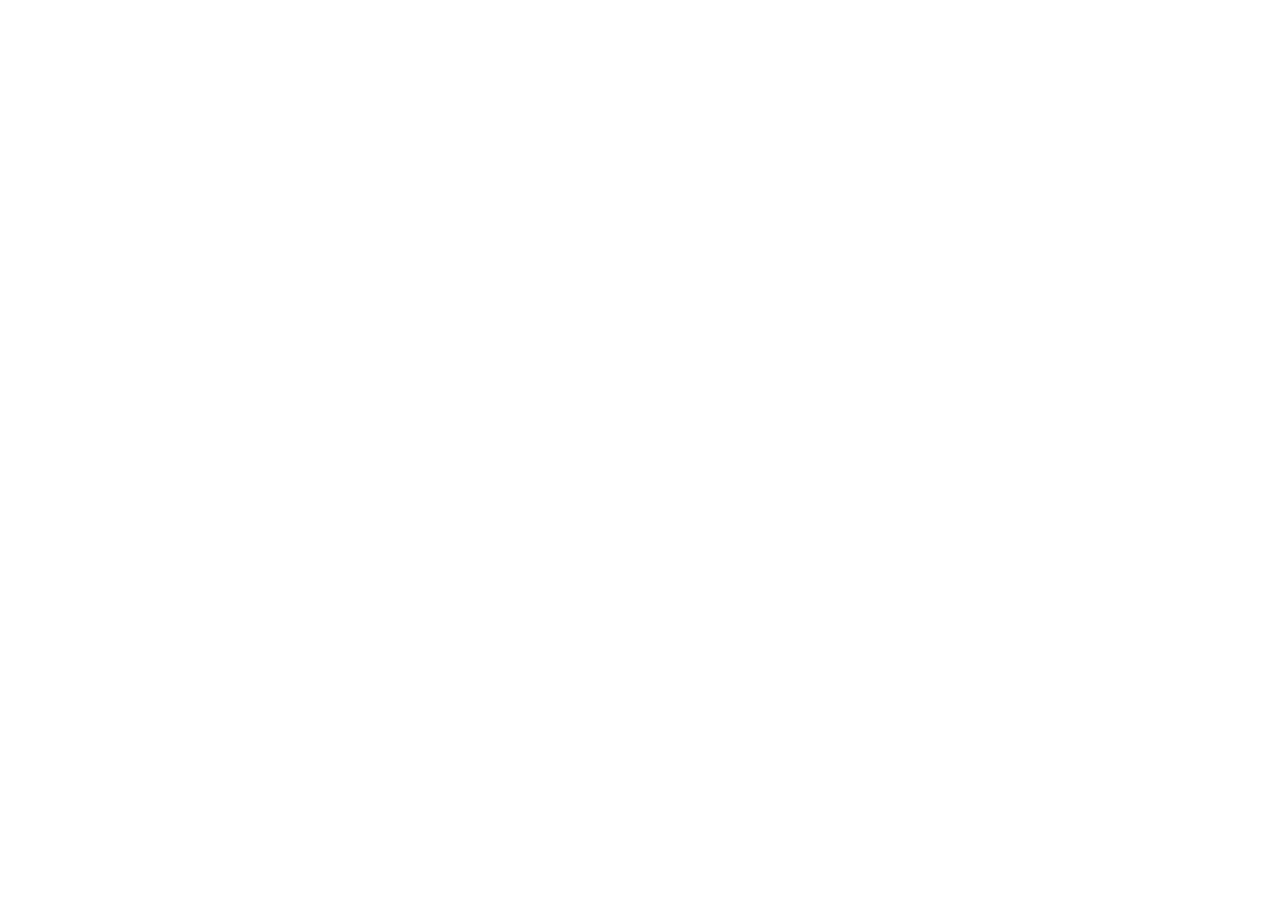
==== index.html @ 5c36de39 "Khởi tạo dự án" ====
<!doctype html>
<html lang="en">
  <head>
    <meta charset="UTF-8" />
    <meta name="viewport" content="width=device-width, initial-scale=1.0" />
    <title>Dac San Tay Nguyen</title>
    <link rel="stylesheet" href="CSS/style.css" />
  </head>
  <body>
    <script src="main.js"></script>
  </body>
</html>
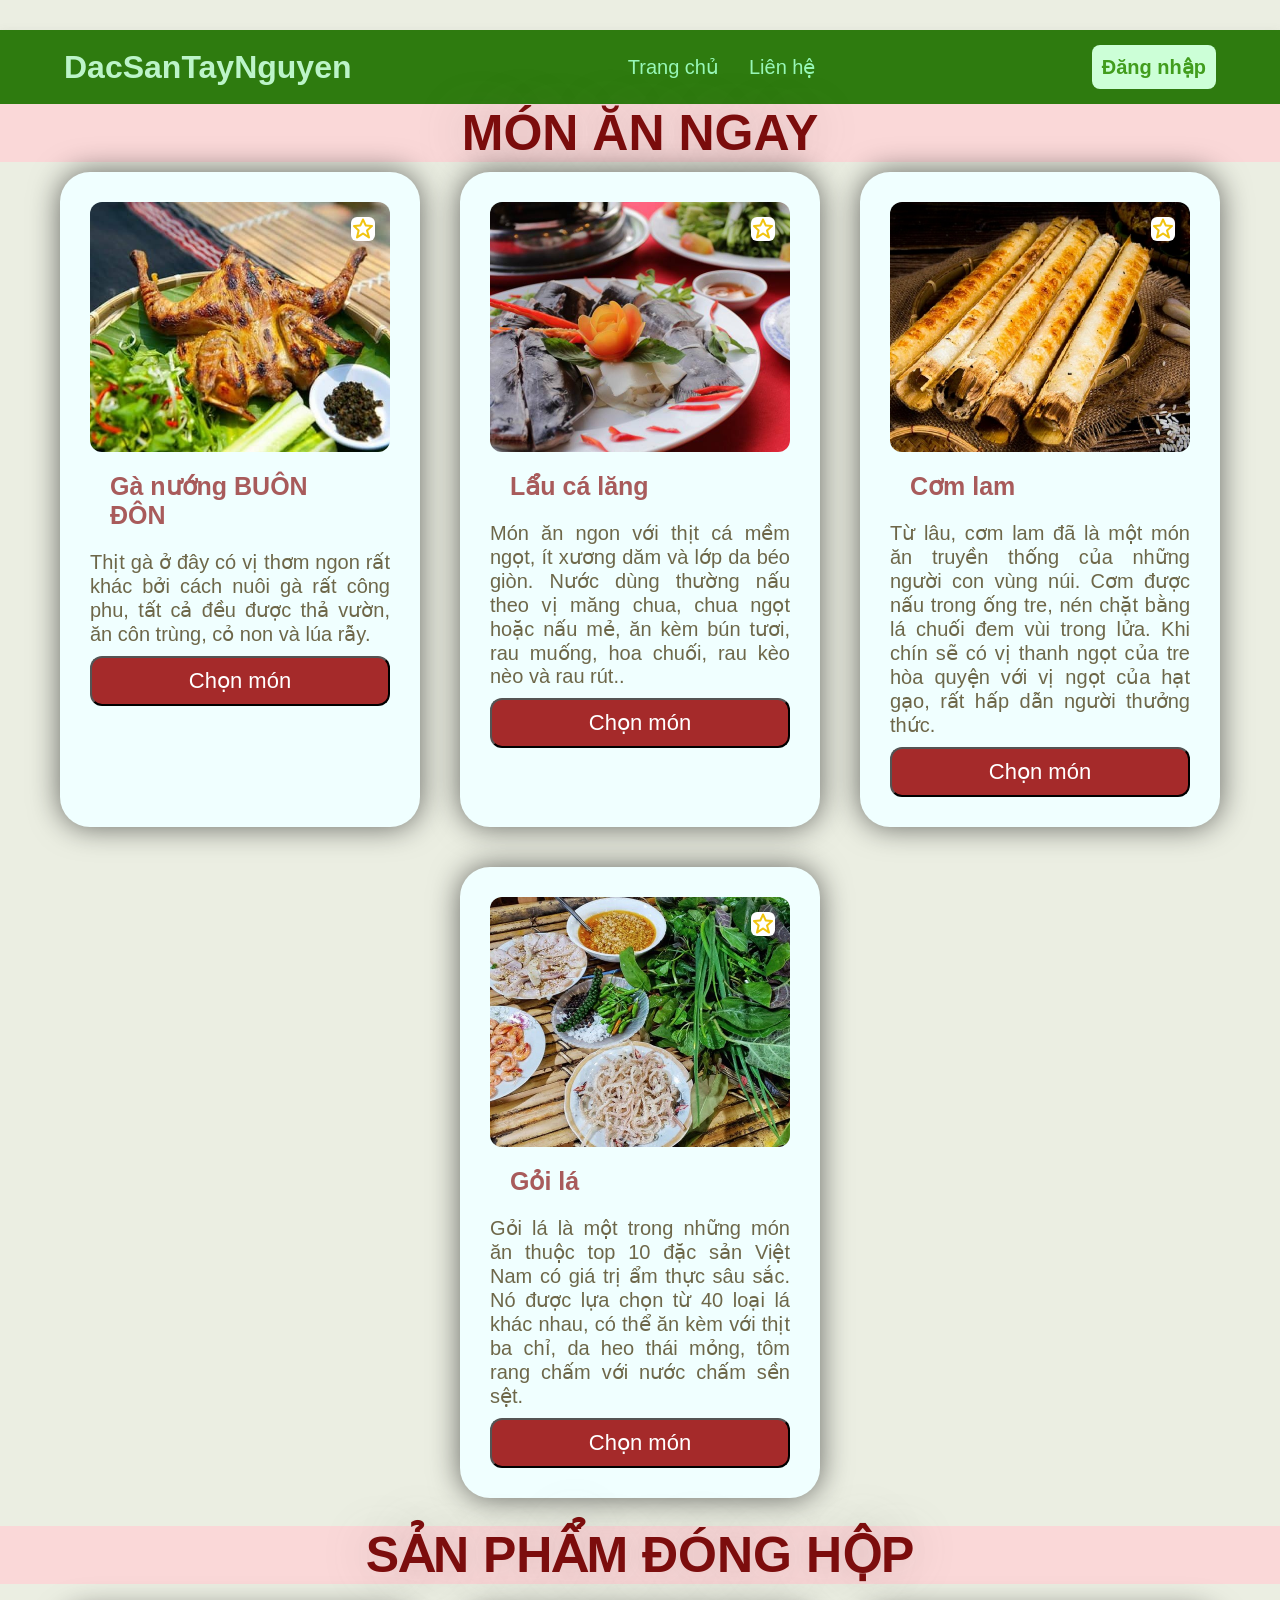
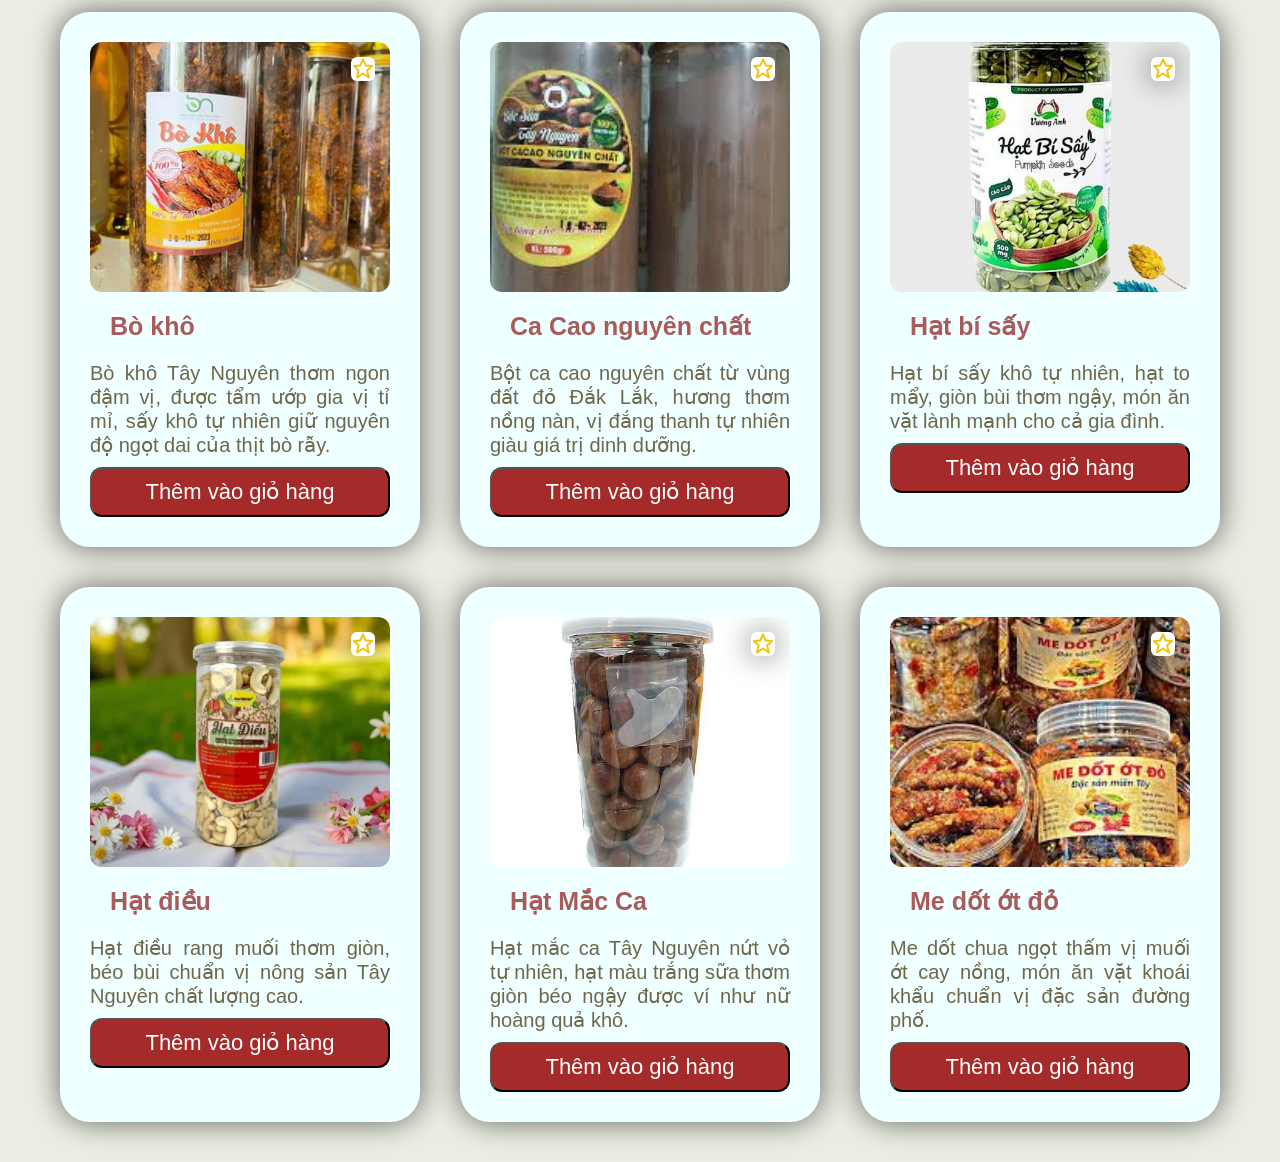
==== commit 667f9e89: "Cap nhat file HTML va CSS" ====
--- a/index.html
+++ b/index.html
@@ -1,12 +1,218 @@
-<!doctype html>
+<!DOCTYPE html>
 <html lang="en">
-  <head>
-    <meta charset="UTF-8" />
-    <meta name="viewport" content="width=device-width, initial-scale=1.0" />
+
+<head>
+    <meta charset="UTF-8">
+    <meta name="viewport" content="width=device-width, initial-scale=1.0">
     <title>Dac San Tay Nguyen</title>
-    <link rel="stylesheet" href="CSS/style.css" />
-  </head>
-  <body>
+    <link href='https://unpkg.com/boxicons@2.1.4/css/boxicons.min.css' rel='stylesheet'>
+    <link rel="stylesheet" href="CSS/style.css">
+</head>
+
+<body>
+
+    <nav class="navbar">
+        <div class="logo">
+            <a href="#">DacSanTayNguyen</a>
+        </div>
+
+        <ul class="nav-links">
+            <li><a href="index.html">Trang chủ</a></li>
+            <li><a href="contact.html">Liên hệ</a></li>
+
+        </ul>
+        <div class="nav-btn">
+            <a href="#" class="btn"><strong>Đăng nhập</strong></a>
+        </div>
+    </nav>
+
+    <div class="forH1">
+        <h1>MÓN ĂN NGAY</h1>
+    </div>
+
+    <div class="container">
+
+        <div class="card">
+
+            <div class="card-img">
+                <img src="asset/img/anNgay/gaNuong.jpg" alt="ganuong">
+                <i class="bx bx-star"></i>
+            </div>
+
+            <div class="card-content">
+                <h4>Gà nướng BUÔN ĐÔN</h4>
+                <p>Thịt gà ở đây có vị thơm ngon rất khác bởi cách nuôi gà rất công phu, tất cả đều được thả vườn, ăn
+                    côn
+                    trùng, cỏ non và lúa rẫy.</p>
+                <button class="add-to-cart">
+                    Chọn món
+                </button>
+            </div>
+        </div>
+
+        <div class="card">
+
+            <div class="card-img">
+                <img src="asset/img/anNgay/laucalang.jpg" alt="ganuong">
+                <i class="bx bx-star"></i>
+            </div>
+
+            <div class="card-content">
+                <h4>Lẩu cá lăng</h4>
+                <p>Món ăn ngon với thịt cá mềm ngọt, ít xương dăm và lớp da béo giòn. Nước dùng thường nấu theo vị măng
+                    chua, chua ngọt hoặc nấu mẻ, ăn kèm bún tươi, rau muống, hoa chuối, rau kèo nèo và rau rút..</p>
+                <button class="add-to-cart">
+                    Chọn món
+                </button>
+            </div>
+        </div>
+        <div class="card">
+
+            <div class="card-img">
+                <img src="asset/img/anNgay/comLam.jpg" alt="ganuong">
+                <i class="bx bx-star"></i>
+            </div>
+
+            <div class="card-content">
+                <h4>Cơm lam</h4>
+                <p>Từ lâu, cơm lam đã là một món ăn truyền thống của những người con vùng núi. Cơm được nấu trong ống
+                    tre, nén chặt bằng lá chuối đem vùi trong lửa. Khi chín sẽ có vị thanh ngọt của tre hòa quyện với
+                    vị ngọt của hạt gạo, rất hấp dẫn người thưởng thức.</p>
+                <button class="add-to-cart">
+                    Chọn món
+                </button>
+            </div>
+        </div>
+        <div class="card">
+
+            <div class="card-img">
+                <img src="asset/img/anNgay/goiLa.jpg" alt="ganuong">
+                <i class="bx bx-star"></i>
+            </div>
+
+            <div class="card-content">
+                <h4>Gỏi lá</h4>
+                <p>Gỏi lá là một trong những món ăn thuộc top 10 đặc sản Việt Nam có giá trị ẩm thực sâu sắc. Nó được
+                    lựa chọn từ 40 loại lá khác nhau, có thể ăn kèm với thịt ba chỉ, da heo thái mỏng, tôm rang chấm với
+                    nước chấm sền sệt.</p>
+                <button class="add-to-cart">
+                    Chọn món
+                </button>
+            </div>
+        </div>
+
+    </div>
+
+    <br>
+    <div class="forH1">
+        <h1>SẢN PHẨM ĐÓNG HỘP</h1>
+    </div>
+    <br>
+    <div class="container">
+
+        <div class="card">
+
+            <div class="card-img">
+                <img src="asset/img/dongHop/boKho.jpg" alt="ganuong">
+                <i class="bx bx-star"></i>
+            </div>
+
+            <div class="card-content">
+                <h4>Bò khô</h4>
+                <p>Bò khô Tây Nguyên thơm ngon đậm vị, được tẩm ướp gia vị tỉ mỉ, sấy khô tự nhiên giữ nguyên độ ngọt
+                    dai của thịt bò rẫy.</p>
+                <button class="add-to-cart">
+                    Thêm vào giỏ hàng
+                </button>
+            </div>
+        </div>
+
+        <div class="card">
+
+            <div class="card-img">
+                <img src="asset/img/dongHop/caCaoNguyenChat.jpg" alt="ganuong">
+                <i class="bx bx-star"></i>
+            </div>
+
+            <div class="card-content">
+                <h4>Ca Cao nguyên chất</h4>
+                <p>Bột ca cao nguyên chất từ vùng đất đỏ Đắk Lắk, hương thơm nồng nàn, vị đắng thanh tự nhiên giàu giá
+                    trị dinh dưỡng.</p>
+                <button class="add-to-cart">
+                    Thêm vào giỏ hàng
+                </button>
+            </div>
+        </div>
+
+        <div class="card">
+
+            <div class="card-img">
+                <img src="asset/img/dongHop/HatBiSay.jpg" alt="ganuong">
+                <i class="bx bx-star"></i>
+            </div>
+
+            <div class="card-content">
+                <h4>Hạt bí sấy</h4>
+                <p>Hạt bí sấy khô tự nhiên, hạt to mẩy, giòn bùi thơm ngậy, món ăn vặt lành mạnh cho cả gia đình.</p>
+                <button class="add-to-cart">
+                    Thêm vào giỏ hàng
+                </button>
+            </div>
+        </div>
+
+        <div class="card">
+
+            <div class="card-img">
+                <img src="asset/img/dongHop/hatDieu.webp" alt="ganuong">
+                <i class="bx bx-star"></i>
+            </div>
+
+            <div class="card-content">
+                <h4>Hạt điều </h4>
+                <p>Hạt điều rang muối thơm giòn, béo bùi chuẩn vị nông sản Tây Nguyên chất lượng cao.</p>
+                <button class="add-to-cart">
+                    Thêm vào giỏ hàng
+                </button>
+            </div>
+        </div>
+
+        <div class="card">
+
+            <div class="card-img">
+                <img src="asset/img/dongHop/hatMacCa.jpg" alt="ganuong">
+                <i class="bx bx-star"></i>
+            </div>
+
+            <div class="card-content">
+                <h4>Hạt Mắc Ca</h4>
+                <p>Hạt mắc ca Tây Nguyên nứt vỏ tự nhiên, hạt màu trắng sữa thơm giòn béo ngậy được ví như nữ hoàng quả
+                    khô.</p>
+                <button class="add-to-cart">
+                    Thêm vào giỏ hàng
+                </button>
+            </div>
+        </div>
+
+
+        <div class="card">
+
+            <div class="card-img">
+                <img src="asset/img/dongHop/meDotOtDo.jpg" alt="ganuong">
+                <i class="bx bx-star"></i>
+            </div>
+
+            <div class="card-content">
+                <h4>Me dốt ớt đỏ</h4>
+                <p>Me dốt chua ngọt thấm vị muối ớt cay nồng, món ăn vặt khoái khẩu chuẩn vị đặc sản đường phố.</p>
+                <button class="add-to-cart">
+                    Thêm vào giỏ hàng
+                </button>
+            </div>
+        </div>
+
+    </div>
+
     <script src="main.js"></script>
-  </body>
-</html>
+</body>
+
+</html>
--- a/CSS/style.css
+++ b/CSS/style.css
@@ -0,0 +1,183 @@
+* {
+  margin: 0;
+  padding: 0;
+  box-sizing: border-box;
+  font-family: Arial, sans-serif;
+}
+
+body {
+  height: 100vh;
+  display: block;
+  align-items: center;
+  justify-content: center;
+  background-color: rgb(235, 238, 226);
+}
+
+.forH1 {
+  text-align: center;
+  text-shadow: 0px 0px 50px rgba(98, 97, 97, 0.325);
+}
+
+.forH1 h1 {
+  color: rgb(124, 13, 13);
+  font-size: 50px;
+  background-color: #fad8d8;
+}
+
+.navbar {
+  display: flex;
+  justify-content: space-between;
+  align-items: center;
+  background-color: rgb(46, 123, 15);
+  padding: 15px 5%;
+  box-shadow: 0 2px 10px rgba(96, 96, 96, 0.1);
+}
+
+.logo a {
+  color: #bcf4c9;
+  font-size: 32px;
+  font-weight: bold;
+  text-decoration: none;
+}
+
+.logo a:hover {
+  color: #e6ffec;
+}
+
+.nav-links {
+  display: flex;
+  list-style: none;
+  gap: 30px;
+}
+
+.nav-links li a {
+  display: block;
+  color: hsl(140, 85%, 78%);
+  text-decoration: none;
+  font-size: 20px;
+  transition: color 0.3s ease;
+  gap: 30px;
+}
+
+.nav-links li a:hover {
+  color: hsl(133, 100%, 90%);
+}
+
+.nav-btn {
+  background-color: hsl(133, 100%, 90%);
+  border-radius: 8px;
+  text-decoration: none;
+  padding: 10px;
+}
+
+.nav-btn a {
+  text-decoration: none;
+  color: rgb(65, 157, 29);
+  font-size: 20px;
+}
+
+.nav-btn:hover {
+  background-color: hsl(119, 89%, 83%);
+}
+
+.container {
+  display: flex;
+  flex-wrap: wrap;
+  justify-content: center;
+  gap: 20px;
+}
+
+.card {
+  width: min-content;
+  padding: 30px;
+  background-color: azure;
+  border-radius: 30px;
+  margin: 10px;
+  box-shadow: 0 0 30px rgba(0, 0, 0, 0.579);
+  transition: 0.4s ease;
+}
+
+.card:hover {
+  transform: scale(1.03);
+}
+
+.card .card-img {
+  position: relative;
+  width: 300px;
+  height: 250px;
+  overflow: hidden;
+  background-color: #f7f7f7;
+  border-radius: 12px;
+}
+
+.card .card-img img {
+  width: 100%;
+  height: 100%;
+  object-fit: cover;
+  transition: 0.4s ease;
+}
+
+.card:hover .card-img img {
+  transform: scale(1.08) rotate(-2deg);
+}
+
+.card .card-img .bx-star {
+  cursor: pointer;
+  position: absolute;
+  top: 15px;
+  right: 15px;
+  font-size: 24px;
+  color: #f1c40f;
+  background-color: #fff;
+  border-radius: 6px;
+  box-shadow: 0 0 30px rgba(0, 0, 0, 0.584);
+  transition: all 0.2s ease;
+}
+
+.card .card-img .bx-star:hover {
+  transform: scale(1.2);
+  color: #e67e22;
+}
+
+.card .card-content h4 {
+  margin: 10px;
+  padding: 10px;
+  color: #a65757f9;
+  font-size: 25px;
+}
+
+.card .card-content p {
+  color: #5e5533e4;
+  font-size: 20px;
+  text-align: justify;
+  font-weight: 500;
+  margin-bottom: 10px;
+}
+
+.card .card-content .add-to-cart {
+  width: 100%;
+  height: 50px;
+  border-radius: 12px;
+  font-size: 22px;
+  color: white;
+  background-color: brown;
+}
+
+.card .card-content .add-to-cart:hover {
+  background-color: rgb(115, 1, 1);
+}
+
+@media (max-width: 1280px) {
+  body {
+    height: unset;
+    padding: 30px 0;
+  }
+
+  .container {
+    justify-content: center;
+  }
+
+  .container-card {
+    margin: 20px;
+  }
+}
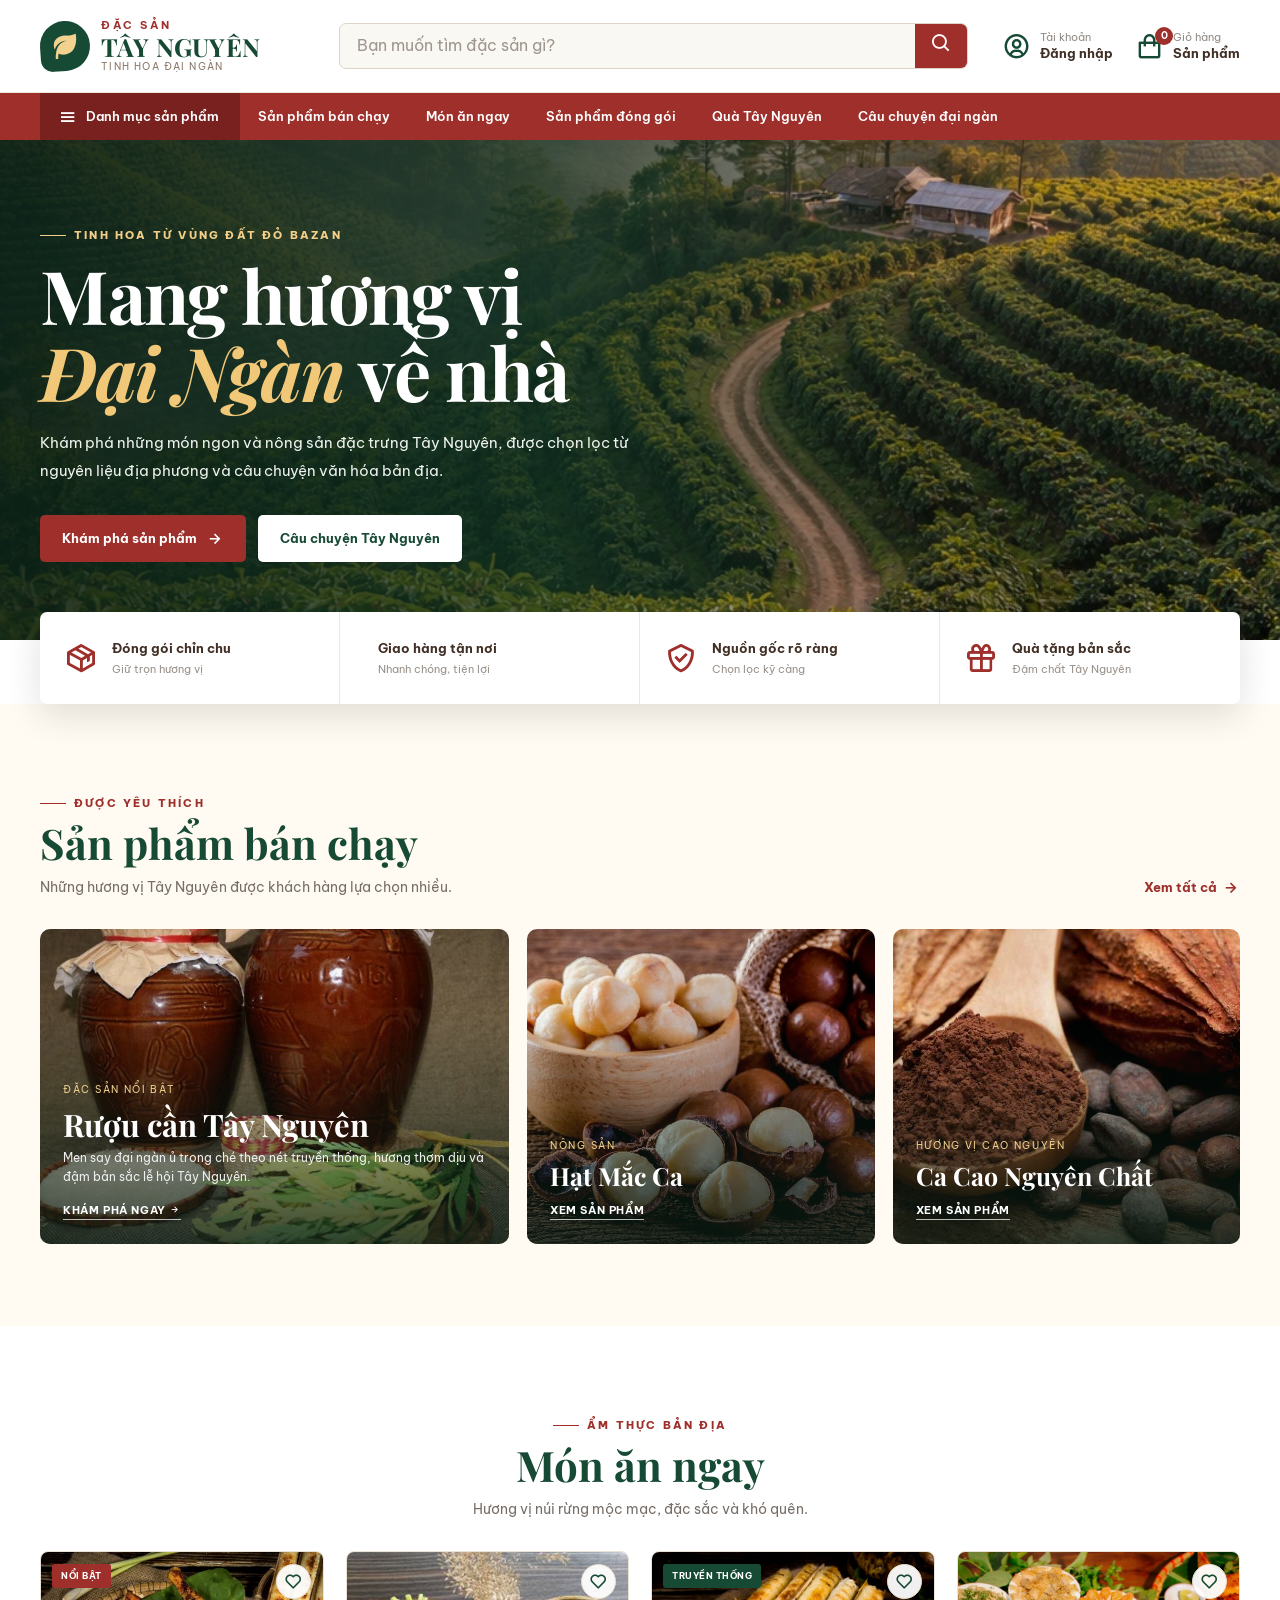
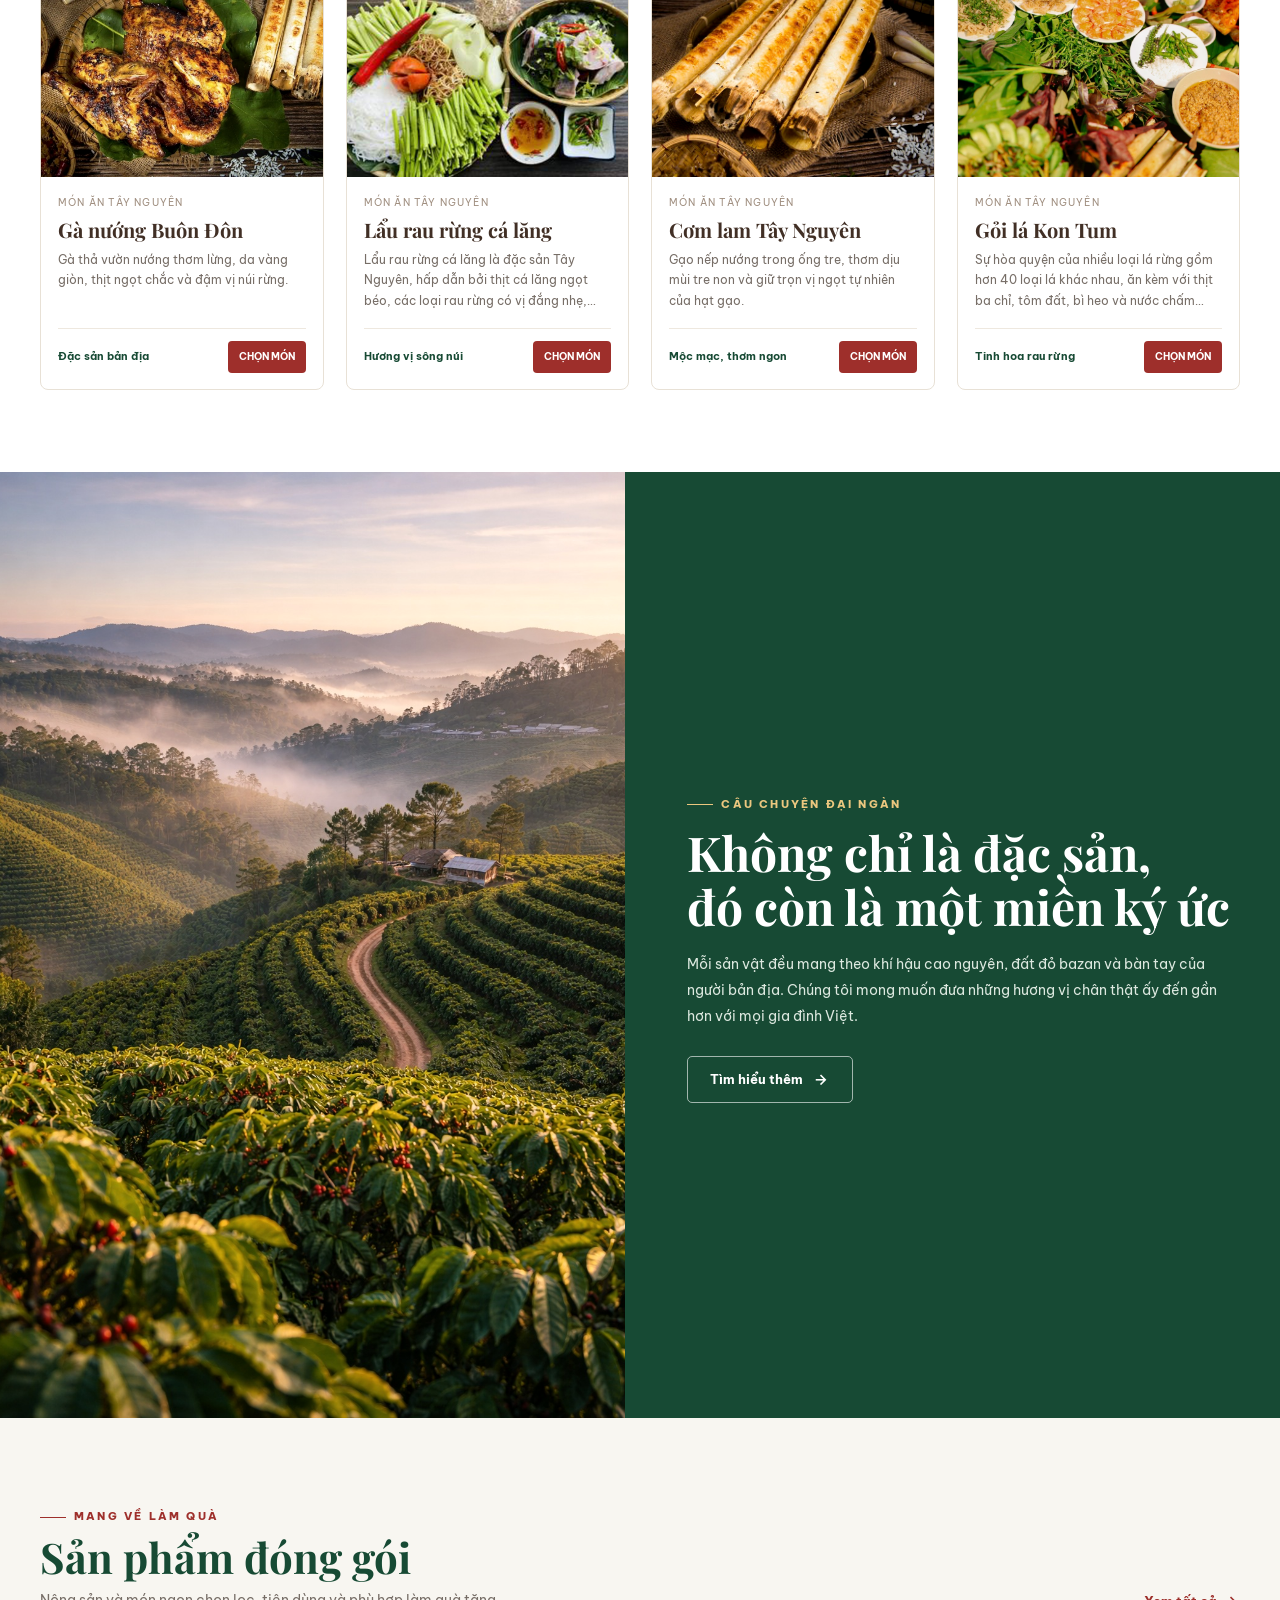
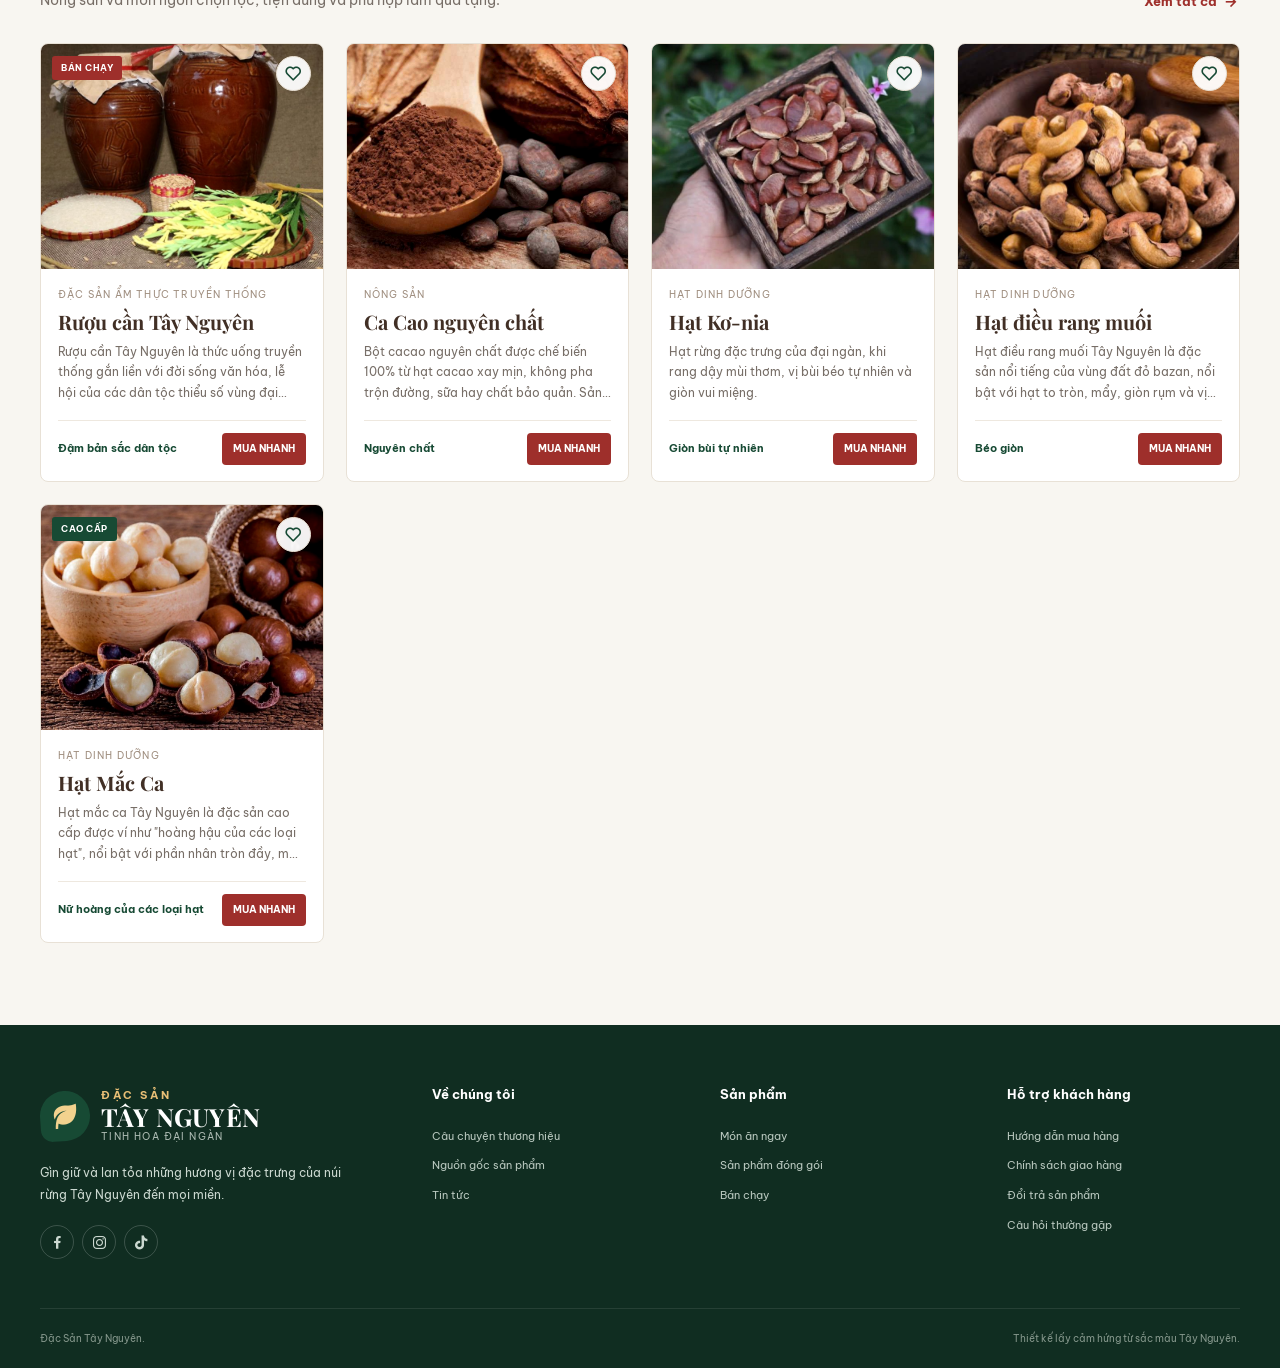
==== commit 48586018: "Cập nhật giao diện, hình ảnh và sản phẩm đặc sản Tây Nguyên" ====
--- a/index.html
+++ b/index.html
@@ -1,218 +1,185 @@
 <!DOCTYPE html>
-<html lang="en">
-
+<html lang="vi">
 <head>
     <meta charset="UTF-8">
     <meta name="viewport" content="width=device-width, initial-scale=1.0">
-    <title>Dac San Tay Nguyen</title>
-    <link href='https://unpkg.com/boxicons@2.1.4/css/boxicons.min.css' rel='stylesheet'>
+    <meta name="description" content="Đặc sản Tây Nguyên - tinh hoa núi rừng, nông sản và món ngon bản địa.">
+    <title>Đặc Sản Tây Nguyên | Tinh hoa đại ngàn</title>
+    <link href="https://unpkg.com/boxicons@2.1.4/css/boxicons.min.css" rel="stylesheet">
     <link rel="stylesheet" href="CSS/style.css">
 </head>
+<body>
+    <header>
+        <div class="main-header">
+            <div class="wrap main-header-inner">
+                <a class="brand" href="index.html" aria-label="Đặc Sản Tây Nguyên">
+                    <span class="brand-mark"><i class='bx bxs-leaf'></i></span>
+                    <span class="brand-text">
+                        <strong>ĐẶC SẢN</strong>
+                        <b>TÂY NGUYÊN</b>
+                        <small>Tinh hoa đại ngàn</small>
+                    </span>
+                </a>
 
-<body>
+                <form class="search-box" action="#">
+                    <input type="search" placeholder="Bạn muốn tìm đặc sản gì?" aria-label="Tìm kiếm sản phẩm">
+                    <button type="submit" aria-label="Tìm kiếm"><i class='bx bx-search'></i></button>
+                </form>
 
-    <nav class="navbar">
-        <div class="logo">
-            <a href="#">DacSanTayNguyen</a>
-        </div>
-
-        <ul class="nav-links">
-            <li><a href="index.html">Trang chủ</a></li>
-            <li><a href="contact.html">Liên hệ</a></li>
-
-        </ul>
-        <div class="nav-btn">
-            <a href="#" class="btn"><strong>Đăng nhập</strong></a>
-        </div>
-    </nav>
-
-    <div class="forH1">
-        <h1>MÓN ĂN NGAY</h1>
-    </div>
-
-    <div class="container">
-
-        <div class="card">
-
-            <div class="card-img">
-                <img src="asset/img/anNgay/gaNuong.jpg" alt="ganuong">
-                <i class="bx bx-star"></i>
-            </div>
-
-            <div class="card-content">
-                <h4>Gà nướng BUÔN ĐÔN</h4>
-                <p>Thịt gà ở đây có vị thơm ngon rất khác bởi cách nuôi gà rất công phu, tất cả đều được thả vườn, ăn
-                    côn
-                    trùng, cỏ non và lúa rẫy.</p>
-                <button class="add-to-cart">
-                    Chọn món
-                </button>
+                <div class="header-actions">
+                    <a href="#" class="action-item">
+                        <i class='bx bx-user-circle'></i>
+                        <span><small>Tài khoản</small><strong>Đăng nhập</strong></span>
+                    </a>
+                    <a href="#" class="action-item cart-action">
+                        <i class='bx bx-shopping-bag'></i>
+                        <span class="cart-count">0</span>
+                        <span><small>Giỏ hàng</small><strong>Sản phẩm</strong></span>
+                    </a>
+                </div>
             </div>
         </div>
 
-        <div class="card">
+        <nav class="category-nav">
+            <div class="wrap nav-inner">
+                <a href="#san-pham" class="category-trigger"><i class='bx bx-menu'></i> Danh mục sản phẩm</a>
+                <a href="#ban-chay">Sản phẩm bán chạy</a>
+                <a href="#an-ngay">Món ăn ngay</a>
+                <a href="#dong-hop">Sản phẩm đóng gói</a>
+                <a href="#qua-tang">Quà Tây Nguyên</a>
+                <a href="#cau-chuyen">Câu chuyện đại ngàn</a>
+            </div>
+        </nav>
+    </header>
 
-            <div class="card-img">
-                <img src="asset/img/anNgay/laucalang.jpg" alt="ganuong">
-                <i class="bx bx-star"></i>
+    <main>
+        <section class="hero">
+            <div class="hero-overlay"></div>
+            <div class="wrap hero-content">
+                <span class="eyebrow">Tinh hoa từ vùng đất đỏ bazan</span>
+                <h1>Mang hương vị<br><em>Đại Ngàn</em> về nhà</h1>
+                <p>Khám phá những món ngon và nông sản đặc trưng Tây Nguyên, được chọn lọc từ nguyên liệu địa phương và câu chuyện văn hóa bản địa.</p>
+                <div class="hero-buttons">
+                    <a href="#san-pham" class="btn btn-primary">Khám phá sản phẩm <i class='bx bx-right-arrow-alt'></i></a>
+                    <a href="#cau-chuyen" class="btn btn-light">Câu chuyện Tây Nguyên</a>
+                </div>
             </div>
+        </section>
 
-            <div class="card-content">
-                <h4>Lẩu cá lăng</h4>
-                <p>Món ăn ngon với thịt cá mềm ngọt, ít xương dăm và lớp da béo giòn. Nước dùng thường nấu theo vị măng
-                    chua, chua ngọt hoặc nấu mẻ, ăn kèm bún tươi, rau muống, hoa chuối, rau kèo nèo và rau rút..</p>
-                <button class="add-to-cart">
-                    Chọn món
-                </button>
+        <section class="service-strip">
+            <div class="wrap services">
+                <div class="service-item"><i class='bx bx-package'></i><div><strong>Đóng gói chỉn chu</strong><span>Giữ trọn hương vị</span></div></div>
+                <div class="service-item"><i class='bx bx-truck'></i><div><strong>Giao hàng tận nơi</strong><span>Nhanh chóng, tiện lợi</span></div></div>
+                <div class="service-item"><i class='bx bx-check-shield'></i><div><strong>Nguồn gốc rõ ràng</strong><span>Chọn lọc kỹ càng</span></div></div>
+                <div class="service-item"><i class='bx bx-gift'></i><div><strong>Quà tặng bản sắc</strong><span>Đậm chất Tây Nguyên</span></div></div>
             </div>
-        </div>
-        <div class="card">
+        </section>
 
-            <div class="card-img">
-                <img src="asset/img/anNgay/comLam.jpg" alt="ganuong">
-                <i class="bx bx-star"></i>
+        <section class="section best-seller" id="ban-chay">
+            <div class="wrap">
+                <div class="section-heading split-heading">
+                    <div>
+                        <span class="section-kicker">Được yêu thích</span>
+                        <h2>Sản phẩm bán chạy</h2>
+                        <p>Những hương vị Tây Nguyên được khách hàng lựa chọn nhiều.</p>
+                    </div>
+                    <a href="#san-pham" class="text-link">Xem tất cả <i class='bx bx-right-arrow-alt'></i></a>
+                </div>
+
+                <div class="featured-grid">
+                    <article class="featured-card featured-main">
+                        <img src="asset/img/dongHop/ruouCan.jpg" alt="Rượu cần Tây Nguyên" loading="lazy">
+                        <div class="featured-content">
+                            <span>Đặc sản nổi bật</span>
+                            <h3>Rượu cần Tây Nguyên</h3>
+                            <p>Men say đại ngàn ủ trong ché theo nét truyền thống, hương thơm dịu và đậm bản sắc lễ hội Tây Nguyên.</p>
+                            <a href="#dong-hop">Khám phá ngay <i class='bx bx-right-arrow-alt'></i></a>
+                        </div>
+                    </article>
+                    <article class="featured-card">
+                        <img src="asset/img/dongHop/hatMacCa.jpg" alt="Hạt mắc ca Tây Nguyên" loading="lazy">
+                        <div class="featured-content"><span>Nông sản</span><h3>Hạt Mắc Ca</h3><a href="#dong-hop">Xem sản phẩm</a></div>
+                    </article>
+                    <article class="featured-card">
+                        <img src="asset/img/dongHop/caCaoNguyenChat.jpg" alt="Ca cao nguyên chất" loading="lazy">
+                        <div class="featured-content"><span>Hương vị cao nguyên</span><h3>Ca Cao Nguyên Chất</h3><a href="#dong-hop">Xem sản phẩm</a></div>
+                    </article>
+                </div>
             </div>
+        </section>
 
-            <div class="card-content">
-                <h4>Cơm lam</h4>
-                <p>Từ lâu, cơm lam đã là một món ăn truyền thống của những người con vùng núi. Cơm được nấu trong ống
-                    tre, nén chặt bằng lá chuối đem vùi trong lửa. Khi chín sẽ có vị thanh ngọt của tre hòa quyện với
-                    vị ngọt của hạt gạo, rất hấp dẫn người thưởng thức.</p>
-                <button class="add-to-cart">
-                    Chọn món
-                </button>
+        <section class="section products-section" id="an-ngay">
+            <div class="wrap" id="san-pham">
+                <div class="section-heading centered">
+                    <span class="section-kicker">Ẩm thực bản địa</span>
+                    <h2>Món ăn ngay</h2>
+                    <p>Hương vị núi rừng mộc mạc, đặc sắc và khó quên.</p>
+                </div>
+
+                <div class="product-grid">
+                    <article class="product-card">
+                        <div class="product-image"><img src="asset/img/anNgay/gaNuongBuonDon.jpg" alt="Gà nướng Buôn Đôn" loading="lazy"><button class="favorite" aria-label="Yêu thích"><i class='bx bx-heart'></i></button><span class="badge">Nổi bật</span></div>
+                        <div class="product-info"><span class="product-category">Món ăn Tây Nguyên</span><h3>Gà nướng Buôn Đôn</h3><p>Gà thả vườn nướng thơm lừng, da vàng giòn, thịt ngọt chắc và đậm vị núi rừng.</p><div class="product-bottom"><span class="price">Đặc sản bản địa</span><a href="#" class="quick-buy">Chọn món</a></div></div>
+                    </article>
+                    <article class="product-card">
+                        <div class="product-image"><img src="asset/img/anNgay/lauRauRungCaLang.jpg" alt="Lẩu cá lăng" loading="lazy"><button class="favorite" aria-label="Yêu thích"><i class='bx bx-heart'></i></button></div>
+                        <div class="product-info"><span class="product-category">Món ăn Tây Nguyên</span><h3>Lẩu rau rừng cá lăng</h3><p>Lẩu rau rừng cá lăng là đặc sản Tây Nguyên, hấp dẫn bởi thịt cá lăng ngọt béo, các loại rau rừng có vị đắng nhẹ, chua thanh đặc trưng, cùng nước lẩu đậm đà thơm mùi sả, nghệ và măng chua.</p><div class="product-bottom"><span class="price">Hương vị sông núi</span><a href="#" class="quick-buy">Chọn món</a></div></div>
+                    </article>
+                    <article class="product-card">
+                        <div class="product-image"><img src="asset/img/anNgay/comLamTayNguyen.jpg" alt="Cơm lam" loading="lazy"><button class="favorite" aria-label="Yêu thích"><i class='bx bx-heart'></i></button><span class="badge green">Truyền thống</span></div>
+                        <div class="product-info"><span class="product-category">Món ăn Tây Nguyên</span><h3>Cơm lam Tây Nguyên</h3><p>Gạo nếp nướng trong ống tre, thơm dịu mùi tre non và giữ trọn vị ngọt tự nhiên của hạt gạo.</p><div class="product-bottom"><span class="price">Mộc mạc, thơm ngon</span><a href="#" class="quick-buy">Chọn món</a></div></div>
+                    </article>
+                    <article class="product-card">
+                        <div class="product-image"><img src="asset/img/anNgay/goiLaKonTum.webp" alt="Gỏi lá" loading="lazy"><button class="favorite" aria-label="Yêu thích"><i class='bx bx-heart'></i></button></div>
+                        <div class="product-info"><span class="product-category">Món ăn Tây Nguyên</span><h3>Gỏi lá Kon Tum</h3><p>Sự hòa quyện của nhiều loại lá rừng gồm hơn 40 loại lá khác nhau, ăn kèm với thịt ba chỉ, tôm đất, bì heo và nước chấm sánh đậm làm từ gạo nếp men sả cùng tôm thịt băm nhuyễn tạo nên hương vị độc đáo.</p><div class="product-bottom"><span class="price">Tinh hoa rau rừng</span><a href="#" class="quick-buy">Chọn món</a></div></div>
+                    </article>
+                </div>
             </div>
-        </div>
-        <div class="card">
+        </section>
 
-            <div class="card-img">
-                <img src="asset/img/anNgay/goiLa.jpg" alt="ganuong">
-                <i class="bx bx-star"></i>
+        <section class="story-banner" id="cau-chuyen">
+            <div class="wrap story-grid">
+                <div class="story-image"><img src="asset/img/banner/canhQuanTayNguyen.jpg" alt="Cảnh quan cao nguyên và vườn cà phê Tây Nguyên" loading="lazy"></div>
+                <div class="story-content">
+                    <span class="section-kicker light">Câu chuyện đại ngàn</span>
+                    <h2>Không chỉ là đặc sản,<br>đó còn là một miền ký ức</h2>
+                    <p>Mỗi sản vật đều mang theo khí hậu cao nguyên, đất đỏ bazan và bàn tay của người bản địa. Chúng tôi mong muốn đưa những hương vị chân thật ấy đến gần hơn với mọi gia đình Việt.</p>
+                    <a href="#" class="btn btn-outline">Tìm hiểu thêm <i class='bx bx-right-arrow-alt'></i></a>
+                </div>
             </div>
+        </section>
 
-            <div class="card-content">
-                <h4>Gỏi lá</h4>
-                <p>Gỏi lá là một trong những món ăn thuộc top 10 đặc sản Việt Nam có giá trị ẩm thực sâu sắc. Nó được
-                    lựa chọn từ 40 loại lá khác nhau, có thể ăn kèm với thịt ba chỉ, da heo thái mỏng, tôm rang chấm với
-                    nước chấm sền sệt.</p>
-                <button class="add-to-cart">
-                    Chọn món
-                </button>
+        <section class="section products-section packaged" id="dong-hop">
+            <div class="wrap">
+                <div class="section-heading split-heading">
+                    <div><span class="section-kicker">Mang về làm quà</span><h2>Sản phẩm đóng gói</h2><p>Nông sản và món ngon chọn lọc, tiện dùng và phù hợp làm quà tặng.</p></div>
+                    <a href="#" class="text-link">Xem tất cả <i class='bx bx-right-arrow-alt'></i></a>
+                </div>
+
+                <div class="product-grid">
+                    <article class="product-card"><div class="product-image"><img src="asset/img/dongHop/ruouCan.jpg" alt="Rượu cần Tây Nguyên" loading="lazy"><span class="badge">Bán chạy</span><button class="favorite"><i class='bx bx-heart'></i></button></div><div class="product-info"><span class="product-category">Đặc sản ẩm thực truyền thống</span><h3>Rượu cần Tây Nguyên</h3><p>Rượu cần Tây Nguyên là thức uống truyền thống gắn liền với đời sống văn hóa, lễ hội của các dân tộc thiểu số vùng đại ngàn. Rượu được ủ men lá rừng tự nhiên trong ghè gốm với nếp hoặc mỳ (sắn), mang hương vị nồng nàn, chua ngọt thanh mát và thoảng mùi thơm nguyên sơ của núi rừng.</p><div class="product-bottom"><span class="price">Đậm bản sắc dân tộc</span><a href="#" class="quick-buy">Mua nhanh</a></div></div></article>
+                    <article class="product-card"><div class="product-image"><img src="asset/img/dongHop/caCaoNguyenChat.jpg" alt="Ca Cao nguyên chất" loading="lazy"><button class="favorite"><i class='bx bx-heart'></i></button></div><div class="product-info"><span class="product-category">Nông sản</span><h3>Ca Cao nguyên chất</h3><p>Bột cacao nguyên chất được chế biến 100% từ hạt cacao xay mịn, không pha trộn đường, sữa hay chất bảo quản. Sản phẩm giữ trọn hương vị đắng nhẹ, hậu vị béo thơm tự nhiên và giàu chất chống oxy hóa, hỗ trợ tim mạch cùng tinh thần minh mẫn.</p><div class="product-bottom"><span class="price">Nguyên chất</span><a href="#" class="quick-buy">Mua nhanh</a></div></div></article>
+                    <article class="product-card"><div class="product-image"><img src="asset/img/dongHop/hatKoNia.jpg" alt="Hạt Kơ-nia" loading="lazy"><button class="favorite"><i class='bx bx-heart'></i></button></div><div class="product-info"><span class="product-category">Hạt dinh dưỡng</span><h3>Hạt Kơ-nia</h3><p>Hạt rừng đặc trưng của đại ngàn, khi rang dậy mùi thơm, vị bùi béo tự nhiên và giòn vui miệng.</p><div class="product-bottom"><span class="price">Giòn bùi tự nhiên</span><a href="#" class="quick-buy">Mua nhanh</a></div></div></article>
+                    <article class="product-card"><div class="product-image"><img src="asset/img/dongHop/hatDieuRangMuoi.jpg" alt="Hạt điều" loading="lazy"><button class="favorite"><i class='bx bx-heart'></i></button></div><div class="product-info"><span class="product-category">Hạt dinh dưỡng</span><h3>Hạt điều rang muối</h3><p>Hạt điều rang muối Tây Nguyên là đặc sản nổi tiếng của vùng đất đỏ bazan, nổi bật với hạt to tròn, mẩy, giòn rụm và vị béo bùi đặc trưng hòa quyện cùng chút mặn nhẹ của muối biển.</p><div class="product-bottom"><span class="price">Béo giòn</span><a href="#" class="quick-buy">Mua nhanh</a></div></div></article>
+                    <article class="product-card"><div class="product-image"><img src="asset/img/dongHop/hatMacCa.jpg" alt="Hạt Mắc Ca" loading="lazy"><span class="badge green">Cao cấp</span><button class="favorite"><i class='bx bx-heart'></i></button></div><div class="product-info"><span class="product-category">Hạt dinh dưỡng</span><h3>Hạt Mắc Ca</h3><p>Hạt mắc ca Tây Nguyên là đặc sản cao cấp được ví như "hoàng hậu của các loại hạt", nổi bật với phần nhân tròn đầy, màu trắng sữa, giòn tan cùng vị béo bùi, thơm ngậy tự nhiên.</p><div class="product-bottom"><span class="price">Nữ hoàng của các loại hạt</span><a href="#" class="quick-buy">Mua nhanh</a></div></div></article>
+                    
+                </div>
             </div>
-        </div>
-
-    </div>
-
-    <br>
-    <div class="forH1">
-        <h1>SẢN PHẨM ĐÓNG HỘP</h1>
-    </div>
-    <br>
-    <div class="container">
-
-        <div class="card">
-
-            <div class="card-img">
-                <img src="asset/img/dongHop/boKho.jpg" alt="ganuong">
-                <i class="bx bx-star"></i>
-            </div>
-
-            <div class="card-content">
-                <h4>Bò khô</h4>
-                <p>Bò khô Tây Nguyên thơm ngon đậm vị, được tẩm ướp gia vị tỉ mỉ, sấy khô tự nhiên giữ nguyên độ ngọt
-                    dai của thịt bò rẫy.</p>
-                <button class="add-to-cart">
-                    Thêm vào giỏ hàng
-                </button>
-            </div>
-        </div>
-
-        <div class="card">
-
-            <div class="card-img">
-                <img src="asset/img/dongHop/caCaoNguyenChat.jpg" alt="ganuong">
-                <i class="bx bx-star"></i>
-            </div>
-
-            <div class="card-content">
-                <h4>Ca Cao nguyên chất</h4>
-                <p>Bột ca cao nguyên chất từ vùng đất đỏ Đắk Lắk, hương thơm nồng nàn, vị đắng thanh tự nhiên giàu giá
-                    trị dinh dưỡng.</p>
-                <button class="add-to-cart">
-                    Thêm vào giỏ hàng
-                </button>
-            </div>
-        </div>
-
-        <div class="card">
-
-            <div class="card-img">
-                <img src="asset/img/dongHop/HatBiSay.jpg" alt="ganuong">
-                <i class="bx bx-star"></i>
-            </div>
-
-            <div class="card-content">
-                <h4>Hạt bí sấy</h4>
-                <p>Hạt bí sấy khô tự nhiên, hạt to mẩy, giòn bùi thơm ngậy, món ăn vặt lành mạnh cho cả gia đình.</p>
-                <button class="add-to-cart">
-                    Thêm vào giỏ hàng
-                </button>
-            </div>
-        </div>
-
-        <div class="card">
-
-            <div class="card-img">
-                <img src="asset/img/dongHop/hatDieu.webp" alt="ganuong">
-                <i class="bx bx-star"></i>
-            </div>
-
-            <div class="card-content">
-                <h4>Hạt điều </h4>
-                <p>Hạt điều rang muối thơm giòn, béo bùi chuẩn vị nông sản Tây Nguyên chất lượng cao.</p>
-                <button class="add-to-cart">
-                    Thêm vào giỏ hàng
-                </button>
-            </div>
-        </div>
-
-        <div class="card">
-
-            <div class="card-img">
-                <img src="asset/img/dongHop/hatMacCa.jpg" alt="ganuong">
-                <i class="bx bx-star"></i>
-            </div>
-
-            <div class="card-content">
-                <h4>Hạt Mắc Ca</h4>
-                <p>Hạt mắc ca Tây Nguyên nứt vỏ tự nhiên, hạt màu trắng sữa thơm giòn béo ngậy được ví như nữ hoàng quả
-                    khô.</p>
-                <button class="add-to-cart">
-                    Thêm vào giỏ hàng
-                </button>
-            </div>
-        </div>
+        </section>
 
 
-        <div class="card">
-
-            <div class="card-img">
-                <img src="asset/img/dongHop/meDotOtDo.jpg" alt="ganuong">
-                <i class="bx bx-star"></i>
+    <footer class="footer">
+        <div class="wrap footer-grid">
+            <div class="footer-brand">
+                <a class="brand footer-logo" href="index.html"><span class="brand-mark"><i class='bx bxs-leaf'></i></span><span class="brand-text"><strong>ĐẶC SẢN</strong><b>TÂY NGUYÊN</b><small>Tinh hoa đại ngàn</small></span></a>
+                <p>Gìn giữ và lan tỏa những hương vị đặc trưng của núi rừng Tây Nguyên đến mọi miền.</p>
+                <div class="socials"><a href="#"><i class='bx bxl-facebook'></i></a><a href="#"><i class='bx bxl-instagram'></i></a><a href="#"><i class='bx bxl-tiktok'></i></a></div>
             </div>
-
-            <div class="card-content">
-                <h4>Me dốt ớt đỏ</h4>
-                <p>Me dốt chua ngọt thấm vị muối ớt cay nồng, món ăn vặt khoái khẩu chuẩn vị đặc sản đường phố.</p>
-                <button class="add-to-cart">
-                    Thêm vào giỏ hàng
-                </button>
-            </div>
+            <div><h4>Về chúng tôi</h4><a href="#cau-chuyen">Câu chuyện thương hiệu</a><a href="#">Nguồn gốc sản phẩm</a><a href="#">Tin tức</a></div>
+            <div><h4>Sản phẩm</h4><a href="#an-ngay">Món ăn ngay</a><a href="#dong-hop">Sản phẩm đóng gói</a><a href="#ban-chay">Bán chạy</a></div>
+            <div><h4>Hỗ trợ khách hàng</h4><a href="#">Hướng dẫn mua hàng</a><a href="#">Chính sách giao hàng</a><a href="#">Đổi trả sản phẩm</a><a href="#">Câu hỏi thường gặp</a></div>
         </div>
-
-    </div>
-
-    <script src="main.js"></script>
+        <div class="wrap footer-bottom"><p>Đặc Sản Tây Nguyên.</p><p>Thiết kế lấy cảm hứng từ sắc màu Tây Nguyên.</p></div>
+    </footer>
 </body>
-
-</html>+</html>
--- a/CSS/style.css
+++ b/CSS/style.css
@@ -1,183 +1,31 @@
-* {
-  margin: 0;
-  padding: 0;
-  box-sizing: border-box;
-  font-family: Arial, sans-serif;
-}
+@import url('https://fonts.googleapis.com/css2?family=Be+Vietnam+Pro:wght@400;500;600;700;800&family=Playfair+Display:ital,wght@0,700;1,700&display=swap');
 
-body {
-  height: 100vh;
-  display: block;
-  align-items: center;
-  justify-content: center;
-  background-color: rgb(235, 238, 226);
-}
+:root{--green:#174a34;--green-2:#246846;--green-3:#0f3526;--red:#9e2f2b;--red-dark:#79211f;--gold:#c69a50;--cream:#f7f2e7;--cream-2:#fffaf2;--brown:#412f25;--text:#302b27;--muted:#776e67;--line:#e5ded1;--white:#fff;--shadow:0 14px 38px rgba(56,42,31,.10);--radius:18px}
+*{box-sizing:border-box;margin:0;padding:0}html{scroll-behavior:smooth}body{font-family:'Be Vietnam Pro',sans-serif;color:var(--text);background:#fff;line-height:1.6}a{text-decoration:none;color:inherit}button,input{font:inherit}.wrap{width:min(1200px,calc(100% - 40px));margin-inline:auto}
+.topbar{background:var(--green-3);color:#dfe9e3;font-size:12px}.topbar-inner{min-height:34px;display:flex;align-items:center;justify-content:space-between;gap:20px}.topbar p,.topbar-links,.topbar-links a{display:flex;align-items:center;gap:7px}.topbar-links{gap:22px}.topbar i{font-size:15px;color:#e1bc76}
+.main-header{background:#fff;border-bottom:1px solid #eee9df}.main-header-inner{min-height:92px;display:grid;grid-template-columns:265px minmax(300px,1fr) auto;align-items:center;gap:34px}.brand{display:flex;align-items:center;gap:11px}.brand-mark{width:50px;height:50px;border-radius:50% 50% 50% 12px;display:grid;place-items:center;background:var(--green);color:#f2d28e;font-size:29px;transform:rotate(-4deg)}.brand-text{display:grid;line-height:1}.brand-text strong{font-size:11px;letter-spacing:2.6px;color:var(--red)}.brand-text b{font-family:'Playfair Display',serif;color:var(--green);font-size:25px;letter-spacing:.2px;margin:3px 0}.brand-text small{font-size:10px;color:#8a7869;letter-spacing:1.4px;text-transform:uppercase}
+.search-box{height:46px;display:flex;border:1px solid #ddd5c7;border-radius:7px;overflow:hidden;background:#faf8f3}.search-box input{flex:1;border:0;outline:0;background:transparent;padding:0 17px;color:var(--text)}.search-box input::placeholder{color:#9e958e}.search-box button{width:52px;border:0;background:var(--red);color:#fff;font-size:22px;cursor:pointer}.header-actions{display:flex;gap:22px}.action-item{display:flex;align-items:center;gap:9px;white-space:nowrap}.action-item>i{font-size:29px;color:var(--green)}.action-item span:not(.cart-count){display:grid;line-height:1.25}.action-item small{font-size:11px;color:#938b84}.action-item strong{font-size:13px;color:var(--brown)}.cart-action{position:relative}.cart-count{position:absolute;top:-4px;left:20px;width:18px;height:18px;border-radius:50%;display:grid;place-items:center;background:var(--red);color:#fff;font-size:10px;font-weight:700}
+.category-nav{background:var(--red);color:#fff}.nav-inner{min-height:47px;display:flex;align-items:stretch}.nav-inner>a{display:flex;align-items:center;justify-content:center;padding:0 18px;font-size:13px;font-weight:600;transition:.2s}.nav-inner>a:hover{background:rgba(255,255,255,.1)}.nav-inner .category-trigger{background:var(--red-dark);min-width:200px;justify-content:flex-start;gap:8px}.category-trigger i{font-size:20px}
+.hero{position:relative;min-height:545px;display:flex;align-items:center;background:url('../asset/img/banner/canhQuanTayNguyen.jpg') center 52%/cover no-repeat}.hero-overlay{position:absolute;inset:0;background:linear-gradient(90deg,rgba(10,34,23,.88) 0%,rgba(14,49,33,.72) 42%,rgba(24,30,22,.20) 72%,rgba(0,0,0,.06) 100%)}.hero-content{position:relative;color:#fff;padding-block:72px}.eyebrow,.section-kicker{display:inline-flex;align-items:center;gap:8px;color:var(--red);font-size:11px;font-weight:800;letter-spacing:2.2px;text-transform:uppercase}.eyebrow{color:#f3cf88}.eyebrow:before,.section-kicker:before{content:'';width:26px;height:1px;background:currentColor}.hero h1{max-width:720px;margin:13px 0 18px;font-family:'Playfair Display',serif;font-size:clamp(45px,6vw,74px);line-height:1.04;letter-spacing:-1.5px}.hero h1 em{color:#f0c878;font-weight:700}.hero p{max-width:590px;color:#eef3ef;font-size:15px;line-height:1.85}.hero-buttons{display:flex;gap:12px;margin-top:30px}.btn{min-height:47px;padding:0 22px;border-radius:5px;display:inline-flex;align-items:center;justify-content:center;gap:8px;font-size:13px;font-weight:700;transition:.25s}.btn i{font-size:19px}.btn-primary{background:var(--red);color:#fff}.btn-primary:hover{background:var(--red-dark);transform:translateY(-2px)}.btn-light{background:#fff;color:var(--green)}.btn-light:hover{background:var(--cream)}
+.service-strip{position:relative;z-index:2;margin-top:-28px}.services{display:grid;grid-template-columns:repeat(4,1fr);background:#fff;border-radius:7px;box-shadow:0 10px 35px rgba(37,32,25,.14);overflow:hidden}.service-item{min-height:92px;display:flex;align-items:center;gap:14px;padding:18px 24px;border-right:1px solid #eee8dd}.service-item:last-child{border-right:0}.service-item>i{font-size:34px;color:var(--red)}.service-item div{display:grid}.service-item strong{font-size:13px;color:var(--brown)}.service-item span{font-size:11px;color:#9a9189;margin-top:2px}
+.section{padding:82px 0}.section-heading{margin-bottom:31px}.section-heading h2{font-family:'Playfair Display',serif;color:var(--green);font-size:clamp(31px,4vw,42px);line-height:1.15;margin:7px 0 8px}.section-heading p{color:var(--muted);font-size:14px}.centered{text-align:center}.centered .section-kicker{justify-content:center}.split-heading{display:flex;align-items:flex-end;justify-content:space-between;gap:30px}.text-link{color:var(--red);font-size:13px;font-weight:700;display:flex;align-items:center;gap:4px;white-space:nowrap}.text-link i{font-size:19px}.best-seller{background:var(--cream-2)}.featured-grid{display:grid;grid-template-columns:1.35fr 1fr 1fr;gap:18px}.featured-card{height:315px;border-radius:10px;overflow:hidden;position:relative}.featured-card:after{content:'';position:absolute;inset:0;background:linear-gradient(to top,rgba(13,26,18,.78),rgba(13,26,18,.05) 68%)}.featured-main{height:315px}.featured-card img{width:100%;height:100%;object-fit:cover;transition:.5s}.featured-card:hover img{transform:scale(1.05)}.featured-content{position:absolute;z-index:2;left:23px;right:20px;bottom:22px;color:#fff}.featured-content span{font-size:10px;text-transform:uppercase;letter-spacing:1.7px;color:#eed18d}.featured-content h3{font-family:'Playfair Display',serif;font-size:25px;line-height:1.2;margin:5px 0}.featured-main .featured-content h3{font-size:31px}.featured-content p{font-size:12px;color:#eee;margin-bottom:10px}.featured-content a{font-size:11px;font-weight:700;text-transform:uppercase;letter-spacing:.6px;border-bottom:1px solid rgba(255,255,255,.7);padding-bottom:2px}
+.products-section{background:#fff}.packaged{background:#f8f6f1}.product-grid{display:grid;grid-template-columns:repeat(4,minmax(0,1fr));gap:22px}.product-card{background:#fff;border:1px solid #e8e1d6;border-radius:8px;overflow:hidden;transition:.28s;display:flex;flex-direction:column}.product-card:hover{transform:translateY(-6px);box-shadow:var(--shadow);border-color:#d9c9b6}.product-image{height:225px;position:relative;overflow:hidden;background:#f2eee7}.product-image img{width:100%;height:100%;object-fit:cover;transition:.45s}.product-card:hover .product-image img{transform:scale(1.05)}.favorite{position:absolute;right:12px;top:12px;width:35px;height:35px;border-radius:50%;border:1px solid #e8dfd2;background:rgba(255,255,255,.94);color:var(--green);display:grid;place-items:center;font-size:19px;cursor:pointer}.badge{position:absolute;left:11px;top:12px;background:var(--red);color:#fff;padding:5px 9px;border-radius:3px;font-size:9px;font-weight:700;text-transform:uppercase;letter-spacing:.5px}.badge.green{background:var(--green)}.product-info{padding:18px 17px 16px;display:flex;flex:1;flex-direction:column}.product-category{color:#a08f80;font-size:10px;text-transform:uppercase;letter-spacing:1.2px}.product-info h3{font-family:'Playfair Display',serif;color:var(--brown);font-size:20px;line-height:1.25;margin:6px 0 8px}.product-info p{font-size:12px;color:var(--muted);line-height:1.7;margin-bottom:17px;display:-webkit-box;-webkit-line-clamp:3;-webkit-box-orient:vertical;overflow:hidden}.product-bottom{margin-top:auto;padding-top:12px;border-top:1px solid #eee8df;display:flex;align-items:center;justify-content:space-between;gap:12px}.price{color:var(--green);font-size:11px;font-weight:700}.quick-buy{background:var(--red);color:#fff;padding:8px 11px;border-radius:4px;font-size:10px;font-weight:700;text-transform:uppercase}.quick-buy:hover{background:var(--red-dark)}
+.story-banner{background:var(--green);padding:0;color:#fff;overflow:hidden}.story-grid{display:grid;grid-template-columns:1fr 1.05fr;align-items:stretch}.story-image{min-height:440px;margin-left:calc((100vw - min(1200px,calc(100vw - 40px)))/-2)}.story-image img{width:100%;height:100%;object-fit:cover}.story-content{padding:72px 0 72px 62px;align-self:center}.section-kicker.light{color:#ebc77f}.story-content h2,.gift-box h2{font-family:'Playfair Display',serif;font-size:clamp(34px,4vw,48px);line-height:1.14;margin:11px 0 18px}.story-content p{color:#dce8df;font-size:14px;line-height:1.85;max-width:540px;margin-bottom:26px}.btn-outline{border:1px solid rgba(255,255,255,.6);color:#fff}.btn-outline:hover{background:#fff;color:var(--green)}
+.gift-section{padding:72px 0;background:linear-gradient(120deg,rgba(22,72,50,.97),rgba(40,94,60,.94)),url('../asset/img/dongHop/hatMacCa.jpg') center/cover}.gift-box{display:flex;align-items:center;justify-content:space-between;gap:35px;color:#fff}.gift-box p{color:#dce7e0;font-size:14px}.btn-cream{background:#f4dfae;color:var(--green)}.btn-cream:hover{background:#fff}.newsletter{background:#efe4ce;padding:37px 0}.newsletter-inner{display:flex;align-items:center;justify-content:space-between;gap:40px}.newsletter-inner span{font-size:10px;color:var(--red);font-weight:800;text-transform:uppercase;letter-spacing:1.8px}.newsletter-inner h3{font-family:'Playfair Display',serif;color:var(--green);font-size:21px;margin-top:3px}.newsletter form{width:min(440px,100%);height:44px;display:flex;background:#fff;border:1px solid #d8cbb8;border-radius:4px;overflow:hidden}.newsletter input{flex:1;border:0;outline:0;padding:0 14px}.newsletter button{border:0;background:var(--red);color:#fff;padding:0 22px;font-size:12px;font-weight:700;cursor:pointer}
+.footer{background:#102d21;color:#cbd8d0;padding-top:59px}.footer-grid{display:grid;grid-template-columns:1.45fr repeat(3,1fr);gap:55px;padding-bottom:49px}.footer-logo .brand-text b{color:#fff}.footer-logo .brand-text strong{color:#e8bf76}.footer-logo .brand-text small{color:#adbbb3}.footer-brand p{font-size:12px;line-height:1.8;margin:20px 0;max-width:310px}.socials{display:flex;gap:8px}.socials a{width:34px;height:34px;border:1px solid rgba(255,255,255,.18);display:grid;place-items:center;border-radius:50%;font-size:17px}.footer-grid>div:not(.footer-brand){display:flex;flex-direction:column;align-items:flex-start}.footer h4{color:#fff;font-size:13px;margin-bottom:17px}.footer-grid>div>a{font-size:11px;margin:6px 0;color:#b9c8bf}.footer-grid>div>a:hover{color:#fff}.footer-bottom{min-height:60px;border-top:1px solid rgba(255,255,255,.09);display:flex;align-items:center;justify-content:space-between;gap:20px;color:#84968b;font-size:10px}
+@media(max-width:1050px){.main-header-inner{grid-template-columns:230px 1fr}.header-actions{display:none}.nav-inner>a{padding-inline:12px;font-size:11px}.product-grid{grid-template-columns:repeat(3,1fr)}.featured-grid{grid-template-columns:1.2fr 1fr}.featured-grid .featured-card:last-child{display:none}.footer-grid{grid-template-columns:1.4fr repeat(2,1fr)}.footer-grid>div:last-child{display:none}}
+@media(max-width:780px){.wrap{width:min(100% - 28px,1200px)}.topbar-links a:first-child{display:none}.main-header-inner{grid-template-columns:1fr;gap:13px;padding:15px 0}.brand{justify-self:center}.search-box{width:100%}.category-nav{overflow-x:auto}.nav-inner{width:max-content;min-width:100%}.nav-inner>a{min-height:45px}.hero{min-height:500px}.hero-overlay{background:rgba(12,45,30,.75)}.hero h1{font-size:46px}.hero p{max-width:100%}.services{grid-template-columns:repeat(2,1fr)}.service-item:nth-child(2){border-right:0}.service-item:nth-child(-n+2){border-bottom:1px solid #eee8dd}.featured-grid{grid-template-columns:1fr}.featured-grid .featured-card{display:block;height:300px}.featured-grid .featured-card:last-child{display:none}.product-grid{grid-template-columns:repeat(2,1fr)}.story-grid{grid-template-columns:1fr}.story-image{min-height:330px;margin-left:0}.story-content{padding:50px 0}.gift-box,.newsletter-inner{align-items:flex-start;flex-direction:column}.footer-grid{grid-template-columns:1fr 1fr}.footer-brand{grid-column:1/-1}.footer-bottom{flex-direction:column;justify-content:center;text-align:center;padding:15px 0}.split-heading{align-items:flex-start;flex-direction:column;gap:15px}}
+@media(max-width:520px){.topbar-inner{justify-content:center}.topbar-links{display:none}.brand-mark{width:45px;height:45px}.brand-text b{font-size:22px}.hero{min-height:520px}.hero h1{font-size:40px}.hero-buttons{align-items:stretch;flex-direction:column;width:100%}.service-strip{margin-top:0}.services{grid-template-columns:1fr;border-radius:0}.service-item{border-right:0;border-bottom:1px solid #eee8dd!important}.section{padding:61px 0}.product-grid{grid-template-columns:1fr}.product-image{height:260px}.featured-grid .featured-card{height:280px}.story-image{min-height:280px}.story-content h2,.gift-box h2{font-size:34px}.newsletter form{height:auto;flex-direction:column;background:transparent;border:0;gap:8px}.newsletter input,.newsletter button{min-height:44px;border:1px solid #d8cbb8;border-radius:4px}.footer-grid{grid-template-columns:1fr;gap:30px}.footer-brand{grid-column:auto}.footer-grid>div:last-child{display:flex}}
 
-.forH1 {
-  text-align: center;
-  text-shadow: 0px 0px 50px rgba(98, 97, 97, 0.325);
-}
+/* Image refresh */
+.featured-card img,.product-image img,.story-image img{filter:saturate(.94) contrast(1.03)}
+.product-image{background:#f4f0e8}
+.product-image img{object-position:center center}
+.featured-card:after{background:linear-gradient(to top,rgba(10,28,19,.82),rgba(10,28,19,.04) 72%)}
+.story-image img{object-position:center 48%}
 
-.forH1 h1 {
-  color: rgb(124, 13, 13);
-  font-size: 50px;
-  background-color: #fad8d8;
-}
-
-.navbar {
-  display: flex;
-  justify-content: space-between;
-  align-items: center;
-  background-color: rgb(46, 123, 15);
-  padding: 15px 5%;
-  box-shadow: 0 2px 10px rgba(96, 96, 96, 0.1);
-}
-
-.logo a {
-  color: #bcf4c9;
-  font-size: 32px;
-  font-weight: bold;
-  text-decoration: none;
-}
-
-.logo a:hover {
-  color: #e6ffec;
-}
-
-.nav-links {
-  display: flex;
-  list-style: none;
-  gap: 30px;
-}
-
-.nav-links li a {
-  display: block;
-  color: hsl(140, 85%, 78%);
-  text-decoration: none;
-  font-size: 20px;
-  transition: color 0.3s ease;
-  gap: 30px;
-}
-
-.nav-links li a:hover {
-  color: hsl(133, 100%, 90%);
-}
-
-.nav-btn {
-  background-color: hsl(133, 100%, 90%);
-  border-radius: 8px;
-  text-decoration: none;
-  padding: 10px;
-}
-
-.nav-btn a {
-  text-decoration: none;
-  color: rgb(65, 157, 29);
-  font-size: 20px;
-}
-
-.nav-btn:hover {
-  background-color: hsl(119, 89%, 83%);
-}
-
-.container {
-  display: flex;
-  flex-wrap: wrap;
-  justify-content: center;
-  gap: 20px;
-}
-
-.card {
-  width: min-content;
-  padding: 30px;
-  background-color: azure;
-  border-radius: 30px;
-  margin: 10px;
-  box-shadow: 0 0 30px rgba(0, 0, 0, 0.579);
-  transition: 0.4s ease;
-}
-
-.card:hover {
-  transform: scale(1.03);
-}
-
-.card .card-img {
-  position: relative;
-  width: 300px;
-  height: 250px;
-  overflow: hidden;
-  background-color: #f7f7f7;
-  border-radius: 12px;
-}
-
-.card .card-img img {
-  width: 100%;
-  height: 100%;
-  object-fit: cover;
-  transition: 0.4s ease;
-}
-
-.card:hover .card-img img {
-  transform: scale(1.08) rotate(-2deg);
-}
-
-.card .card-img .bx-star {
-  cursor: pointer;
-  position: absolute;
-  top: 15px;
-  right: 15px;
-  font-size: 24px;
-  color: #f1c40f;
-  background-color: #fff;
-  border-radius: 6px;
-  box-shadow: 0 0 30px rgba(0, 0, 0, 0.584);
-  transition: all 0.2s ease;
-}
-
-.card .card-img .bx-star:hover {
-  transform: scale(1.2);
-  color: #e67e22;
-}
-
-.card .card-content h4 {
-  margin: 10px;
-  padding: 10px;
-  color: #a65757f9;
-  font-size: 25px;
-}
-
-.card .card-content p {
-  color: #5e5533e4;
-  font-size: 20px;
-  text-align: justify;
-  font-weight: 500;
-  margin-bottom: 10px;
-}
-
-.card .card-content .add-to-cart {
-  width: 100%;
-  height: 50px;
-  border-radius: 12px;
-  font-size: 22px;
-  color: white;
-  background-color: brown;
-}
-
-.card .card-content .add-to-cart:hover {
-  background-color: rgb(115, 1, 1);
-}
-
-@media (max-width: 1280px) {
-  body {
-    height: unset;
-    padding: 30px 0;
-  }
-
-  .container {
-    justify-content: center;
-  }
-
-  .container-card {
-    margin: 20px;
-  }
-}+/* Logo & banner refinement */
+.brand{display:flex;align-items:center;text-decoration:none}
+.brand-logo{display:block;width:86px;height:86px;object-fit:contain}
+.hero{min-height:500px}
+@media(max-width:768px){.brand-logo{width:68px;height:68px}.hero{min-height:390px}}
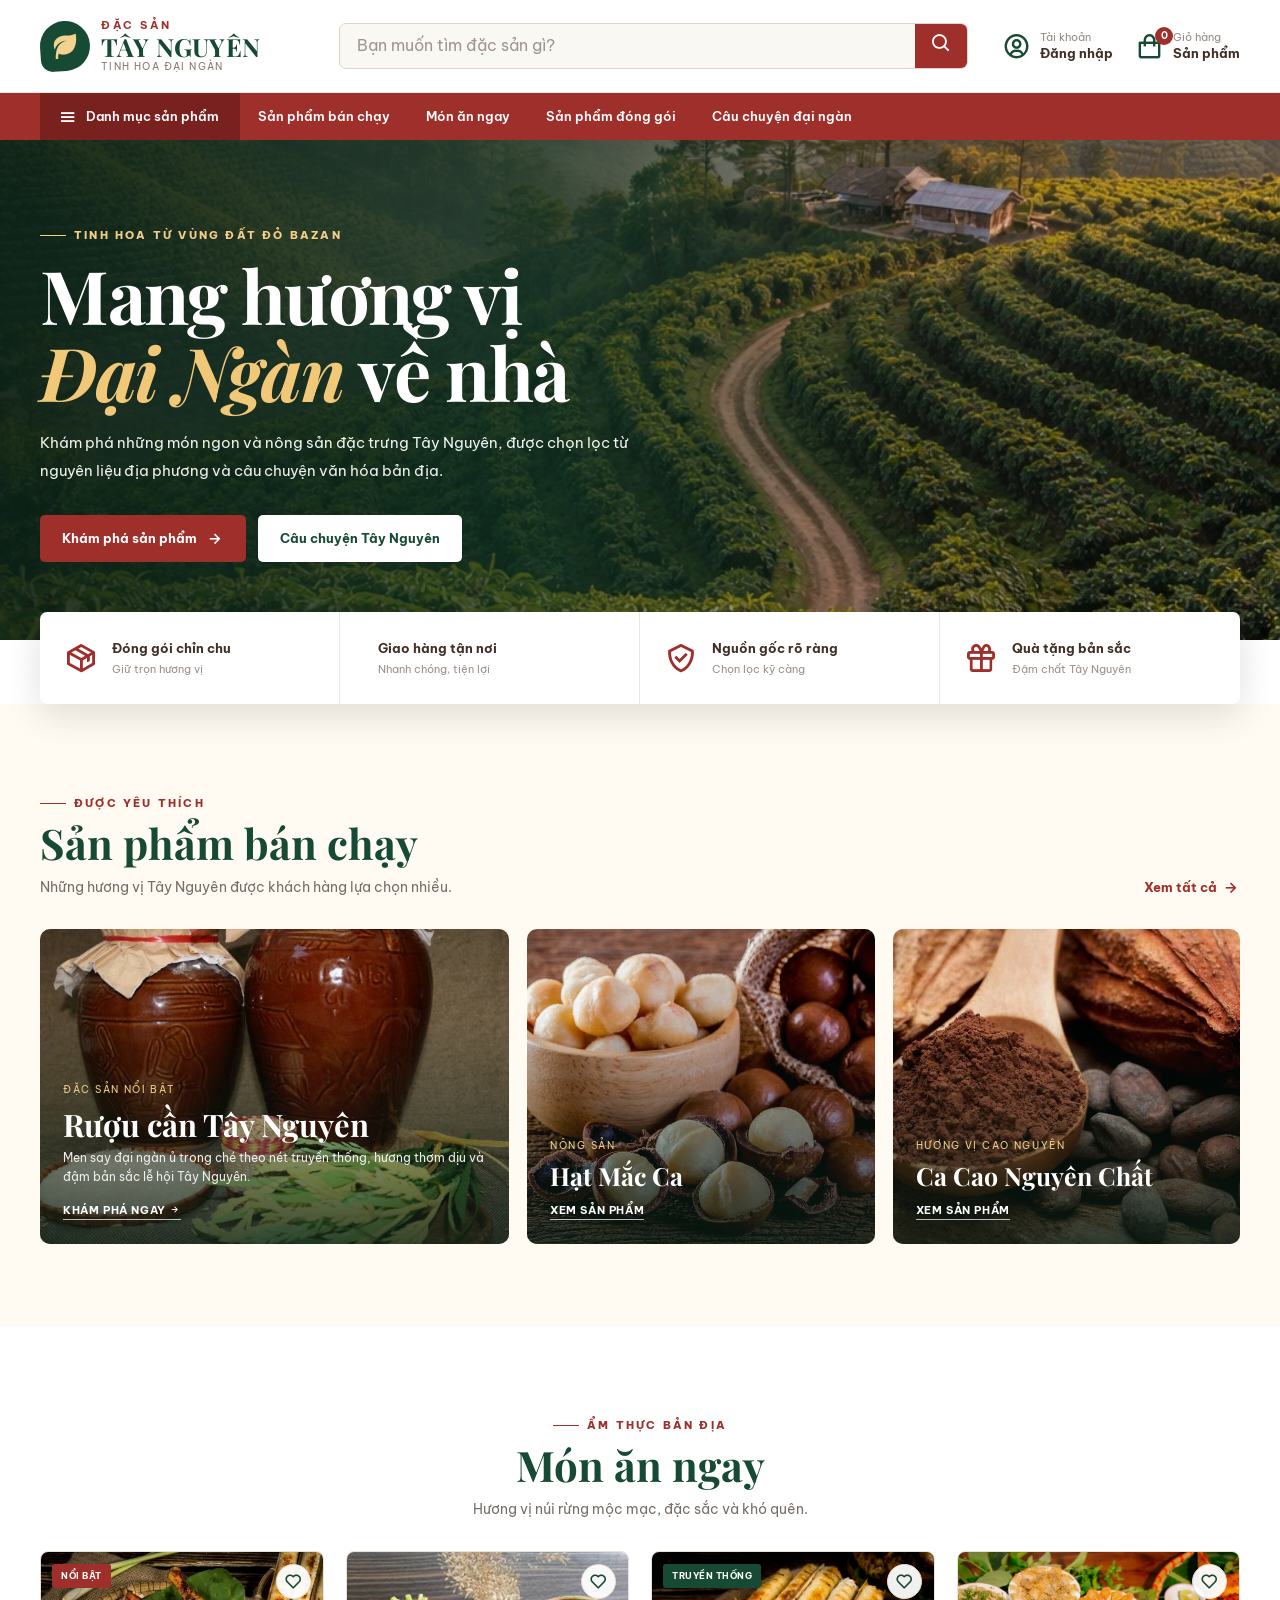
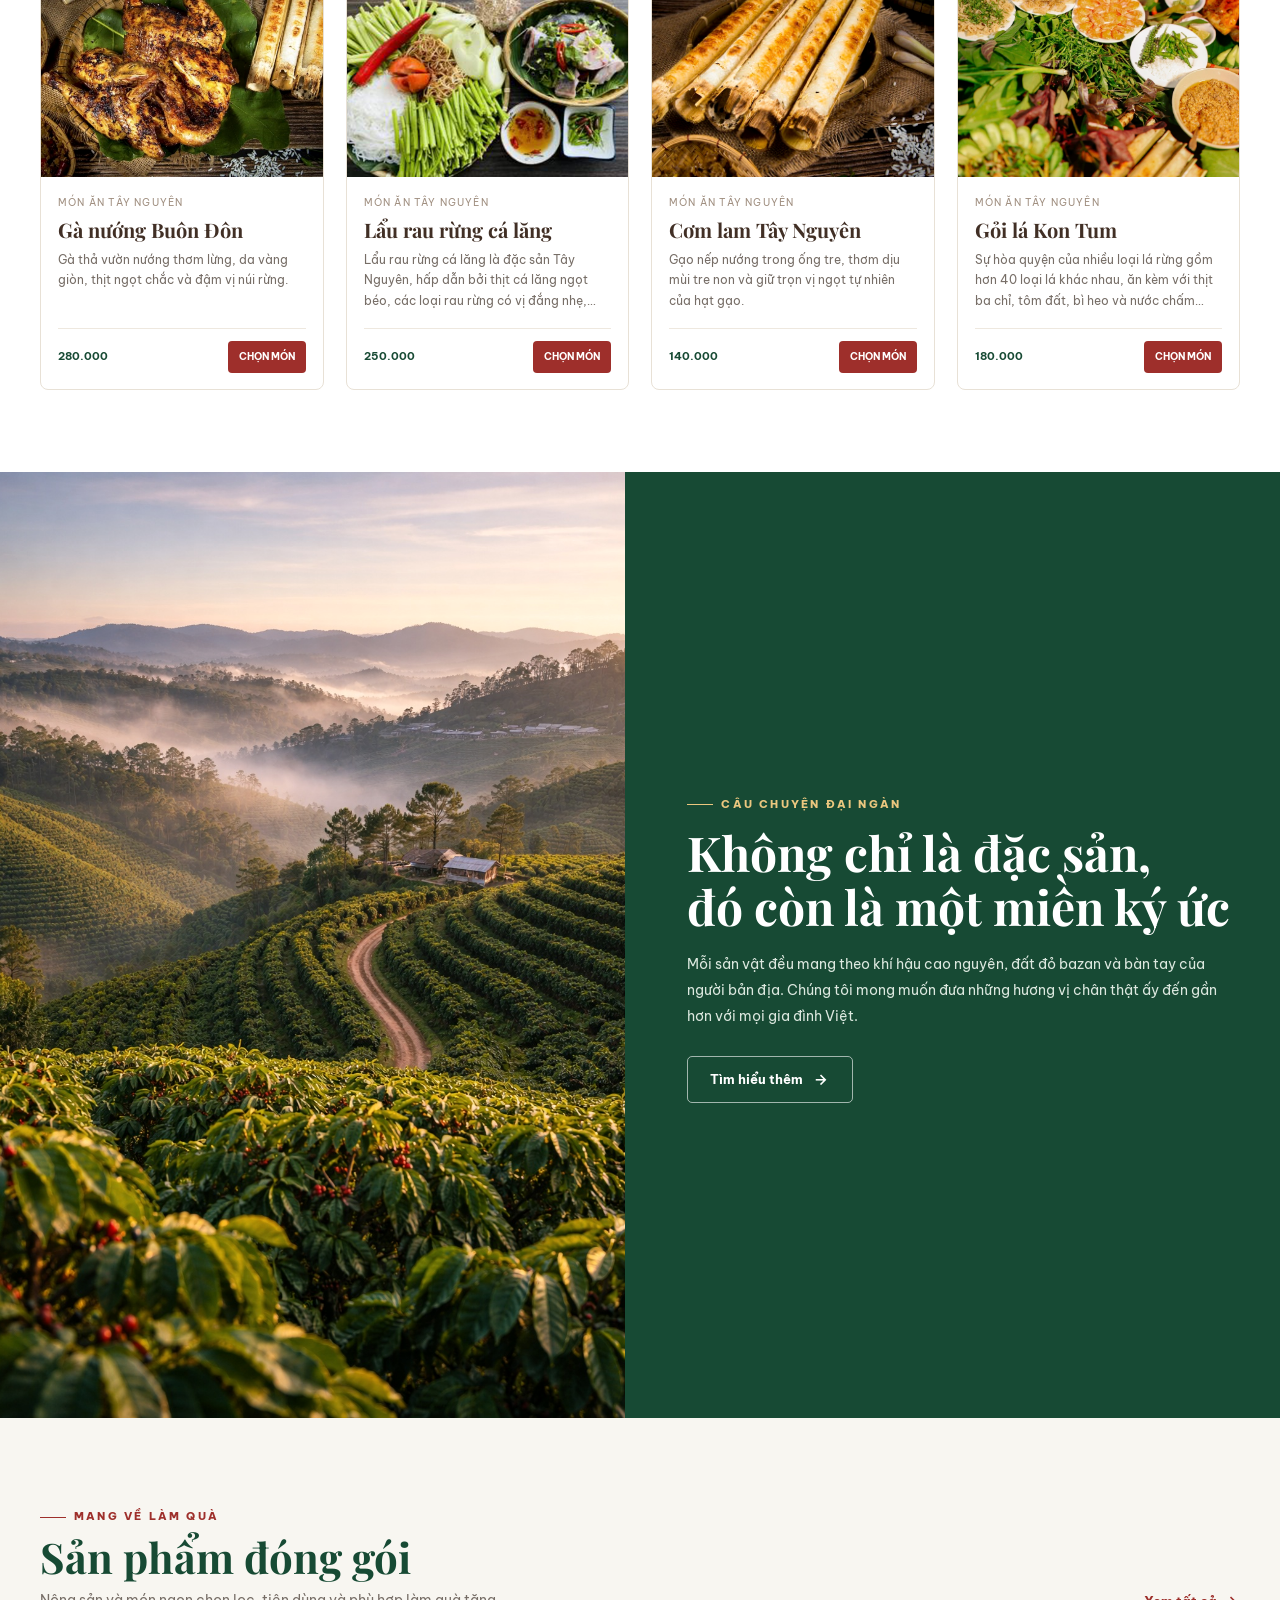
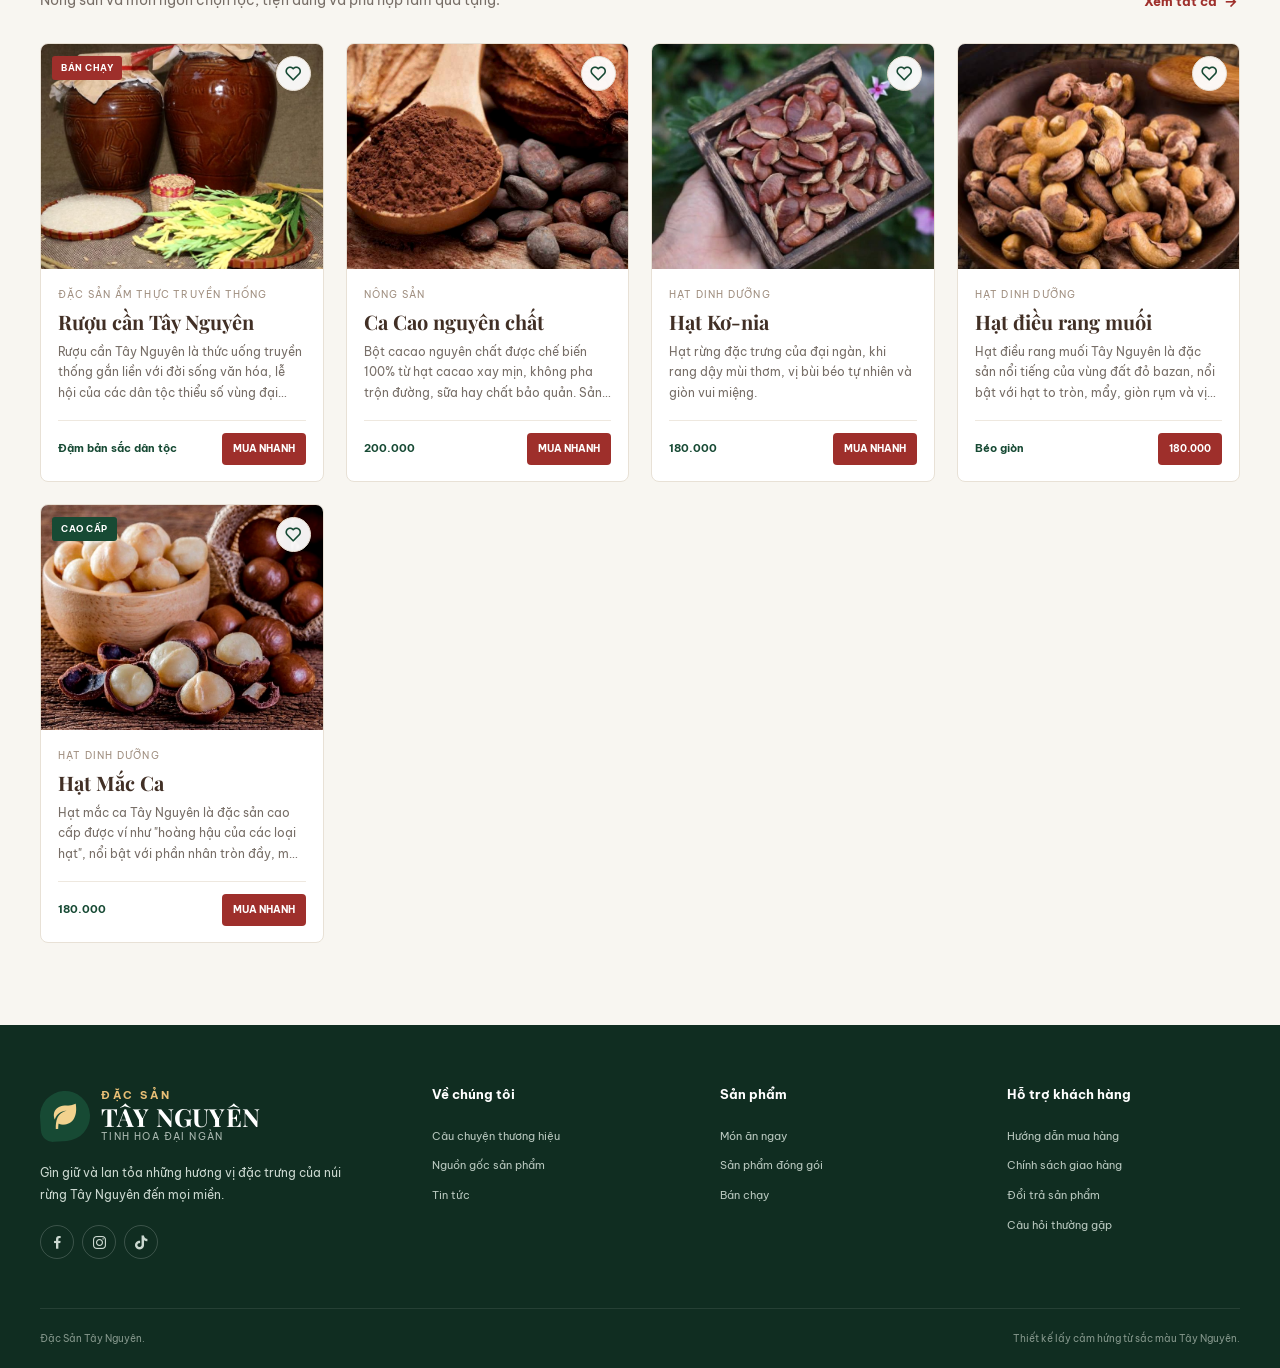
==== commit be2387c9: "Cap nhat hien thi san pham" ====
--- a/index.html
+++ b/index.html
@@ -46,7 +46,6 @@
                 <a href="#ban-chay">Sản phẩm bán chạy</a>
                 <a href="#an-ngay">Món ăn ngay</a>
                 <a href="#dong-hop">Sản phẩm đóng gói</a>
-                <a href="#qua-tang">Quà Tây Nguyên</a>
                 <a href="#cau-chuyen">Câu chuyện đại ngàn</a>
             </div>
         </nav>
@@ -119,19 +118,19 @@
                 <div class="product-grid">
                     <article class="product-card">
                         <div class="product-image"><img src="asset/img/anNgay/gaNuongBuonDon.jpg" alt="Gà nướng Buôn Đôn" loading="lazy"><button class="favorite" aria-label="Yêu thích"><i class='bx bx-heart'></i></button><span class="badge">Nổi bật</span></div>
-                        <div class="product-info"><span class="product-category">Món ăn Tây Nguyên</span><h3>Gà nướng Buôn Đôn</h3><p>Gà thả vườn nướng thơm lừng, da vàng giòn, thịt ngọt chắc và đậm vị núi rừng.</p><div class="product-bottom"><span class="price">Đặc sản bản địa</span><a href="#" class="quick-buy">Chọn món</a></div></div>
+                        <div class="product-info"><span class="product-category">Món ăn Tây Nguyên</span><h3>Gà nướng Buôn Đôn</h3><p>Gà thả vườn nướng thơm lừng, da vàng giòn, thịt ngọt chắc và đậm vị núi rừng.</p><div class="product-bottom"><span class="price">280.000</span><a href="#" class="quick-buy">Chọn món</a></div></div>
                     </article>
                     <article class="product-card">
                         <div class="product-image"><img src="asset/img/anNgay/lauRauRungCaLang.jpg" alt="Lẩu cá lăng" loading="lazy"><button class="favorite" aria-label="Yêu thích"><i class='bx bx-heart'></i></button></div>
-                        <div class="product-info"><span class="product-category">Món ăn Tây Nguyên</span><h3>Lẩu rau rừng cá lăng</h3><p>Lẩu rau rừng cá lăng là đặc sản Tây Nguyên, hấp dẫn bởi thịt cá lăng ngọt béo, các loại rau rừng có vị đắng nhẹ, chua thanh đặc trưng, cùng nước lẩu đậm đà thơm mùi sả, nghệ và măng chua.</p><div class="product-bottom"><span class="price">Hương vị sông núi</span><a href="#" class="quick-buy">Chọn món</a></div></div>
+                        <div class="product-info"><span class="product-category">Món ăn Tây Nguyên</span><h3>Lẩu rau rừng cá lăng</h3><p>Lẩu rau rừng cá lăng là đặc sản Tây Nguyên, hấp dẫn bởi thịt cá lăng ngọt béo, các loại rau rừng có vị đắng nhẹ, chua thanh đặc trưng, cùng nước lẩu đậm đà thơm mùi sả, nghệ và măng chua.</p><div class="product-bottom"><span class="price">250.000</span><a href="#" class="quick-buy">Chọn món</a></div></div>
                     </article>
                     <article class="product-card">
                         <div class="product-image"><img src="asset/img/anNgay/comLamTayNguyen.jpg" alt="Cơm lam" loading="lazy"><button class="favorite" aria-label="Yêu thích"><i class='bx bx-heart'></i></button><span class="badge green">Truyền thống</span></div>
-                        <div class="product-info"><span class="product-category">Món ăn Tây Nguyên</span><h3>Cơm lam Tây Nguyên</h3><p>Gạo nếp nướng trong ống tre, thơm dịu mùi tre non và giữ trọn vị ngọt tự nhiên của hạt gạo.</p><div class="product-bottom"><span class="price">Mộc mạc, thơm ngon</span><a href="#" class="quick-buy">Chọn món</a></div></div>
+                        <div class="product-info"><span class="product-category">Món ăn Tây Nguyên</span><h3>Cơm lam Tây Nguyên</h3><p>Gạo nếp nướng trong ống tre, thơm dịu mùi tre non và giữ trọn vị ngọt tự nhiên của hạt gạo.</p><div class="product-bottom"><span class="price">140.000</span><a href="#" class="quick-buy">Chọn món</a></div></div>
                     </article>
                     <article class="product-card">
                         <div class="product-image"><img src="asset/img/anNgay/goiLaKonTum.webp" alt="Gỏi lá" loading="lazy"><button class="favorite" aria-label="Yêu thích"><i class='bx bx-heart'></i></button></div>
-                        <div class="product-info"><span class="product-category">Món ăn Tây Nguyên</span><h3>Gỏi lá Kon Tum</h3><p>Sự hòa quyện của nhiều loại lá rừng gồm hơn 40 loại lá khác nhau, ăn kèm với thịt ba chỉ, tôm đất, bì heo và nước chấm sánh đậm làm từ gạo nếp men sả cùng tôm thịt băm nhuyễn tạo nên hương vị độc đáo.</p><div class="product-bottom"><span class="price">Tinh hoa rau rừng</span><a href="#" class="quick-buy">Chọn món</a></div></div>
+                        <div class="product-info"><span class="product-category">Món ăn Tây Nguyên</span><h3>Gỏi lá Kon Tum</h3><p>Sự hòa quyện của nhiều loại lá rừng gồm hơn 40 loại lá khác nhau, ăn kèm với thịt ba chỉ, tôm đất, bì heo và nước chấm sánh đậm làm từ gạo nếp men sả cùng tôm thịt băm nhuyễn tạo nên hương vị độc đáo.</p><div class="product-bottom"><span class="price">180.000</span><a href="#" class="quick-buy">Chọn món</a></div></div>
                     </article>
                 </div>
             </div>
@@ -158,10 +157,10 @@
 
                 <div class="product-grid">
                     <article class="product-card"><div class="product-image"><img src="asset/img/dongHop/ruouCan.jpg" alt="Rượu cần Tây Nguyên" loading="lazy"><span class="badge">Bán chạy</span><button class="favorite"><i class='bx bx-heart'></i></button></div><div class="product-info"><span class="product-category">Đặc sản ẩm thực truyền thống</span><h3>Rượu cần Tây Nguyên</h3><p>Rượu cần Tây Nguyên là thức uống truyền thống gắn liền với đời sống văn hóa, lễ hội của các dân tộc thiểu số vùng đại ngàn. Rượu được ủ men lá rừng tự nhiên trong ghè gốm với nếp hoặc mỳ (sắn), mang hương vị nồng nàn, chua ngọt thanh mát và thoảng mùi thơm nguyên sơ của núi rừng.</p><div class="product-bottom"><span class="price">Đậm bản sắc dân tộc</span><a href="#" class="quick-buy">Mua nhanh</a></div></div></article>
-                    <article class="product-card"><div class="product-image"><img src="asset/img/dongHop/caCaoNguyenChat.jpg" alt="Ca Cao nguyên chất" loading="lazy"><button class="favorite"><i class='bx bx-heart'></i></button></div><div class="product-info"><span class="product-category">Nông sản</span><h3>Ca Cao nguyên chất</h3><p>Bột cacao nguyên chất được chế biến 100% từ hạt cacao xay mịn, không pha trộn đường, sữa hay chất bảo quản. Sản phẩm giữ trọn hương vị đắng nhẹ, hậu vị béo thơm tự nhiên và giàu chất chống oxy hóa, hỗ trợ tim mạch cùng tinh thần minh mẫn.</p><div class="product-bottom"><span class="price">Nguyên chất</span><a href="#" class="quick-buy">Mua nhanh</a></div></div></article>
-                    <article class="product-card"><div class="product-image"><img src="asset/img/dongHop/hatKoNia.jpg" alt="Hạt Kơ-nia" loading="lazy"><button class="favorite"><i class='bx bx-heart'></i></button></div><div class="product-info"><span class="product-category">Hạt dinh dưỡng</span><h3>Hạt Kơ-nia</h3><p>Hạt rừng đặc trưng của đại ngàn, khi rang dậy mùi thơm, vị bùi béo tự nhiên và giòn vui miệng.</p><div class="product-bottom"><span class="price">Giòn bùi tự nhiên</span><a href="#" class="quick-buy">Mua nhanh</a></div></div></article>
-                    <article class="product-card"><div class="product-image"><img src="asset/img/dongHop/hatDieuRangMuoi.jpg" alt="Hạt điều" loading="lazy"><button class="favorite"><i class='bx bx-heart'></i></button></div><div class="product-info"><span class="product-category">Hạt dinh dưỡng</span><h3>Hạt điều rang muối</h3><p>Hạt điều rang muối Tây Nguyên là đặc sản nổi tiếng của vùng đất đỏ bazan, nổi bật với hạt to tròn, mẩy, giòn rụm và vị béo bùi đặc trưng hòa quyện cùng chút mặn nhẹ của muối biển.</p><div class="product-bottom"><span class="price">Béo giòn</span><a href="#" class="quick-buy">Mua nhanh</a></div></div></article>
-                    <article class="product-card"><div class="product-image"><img src="asset/img/dongHop/hatMacCa.jpg" alt="Hạt Mắc Ca" loading="lazy"><span class="badge green">Cao cấp</span><button class="favorite"><i class='bx bx-heart'></i></button></div><div class="product-info"><span class="product-category">Hạt dinh dưỡng</span><h3>Hạt Mắc Ca</h3><p>Hạt mắc ca Tây Nguyên là đặc sản cao cấp được ví như "hoàng hậu của các loại hạt", nổi bật với phần nhân tròn đầy, màu trắng sữa, giòn tan cùng vị béo bùi, thơm ngậy tự nhiên.</p><div class="product-bottom"><span class="price">Nữ hoàng của các loại hạt</span><a href="#" class="quick-buy">Mua nhanh</a></div></div></article>
+                    <article class="product-card"><div class="product-image"><img src="asset/img/dongHop/caCaoNguyenChat.jpg" alt="Ca Cao nguyên chất" loading="lazy"><button class="favorite"><i class='bx bx-heart'></i></button></div><div class="product-info"><span class="product-category">Nông sản</span><h3>Ca Cao nguyên chất</h3><p>Bột cacao nguyên chất được chế biến 100% từ hạt cacao xay mịn, không pha trộn đường, sữa hay chất bảo quản. Sản phẩm giữ trọn hương vị đắng nhẹ, hậu vị béo thơm tự nhiên và giàu chất chống oxy hóa, hỗ trợ tim mạch cùng tinh thần minh mẫn.</p><div class="product-bottom"><span class="price">200.000</span><a href="#" class="quick-buy">Mua nhanh</a></div></div></article>
+                    <article class="product-card"><div class="product-image"><img src="asset/img/dongHop/hatKoNia.jpg" alt="Hạt Kơ-nia" loading="lazy"><button class="favorite"><i class='bx bx-heart'></i></button></div><div class="product-info"><span class="product-category">Hạt dinh dưỡng</span><h3>Hạt Kơ-nia</h3><p>Hạt rừng đặc trưng của đại ngàn, khi rang dậy mùi thơm, vị bùi béo tự nhiên và giòn vui miệng.</p><div class="product-bottom"><span class="price">180.000</span><a href="#" class="quick-buy">Mua nhanh</a></div></div></article>
+                    <article class="product-card"><div class="product-image"><img src="asset/img/dongHop/hatDieuRangMuoi.jpg" alt="Hạt điều" loading="lazy"><button class="favorite"><i class='bx bx-heart'></i></button></div><div class="product-info"><span class="product-category">Hạt dinh dưỡng</span><h3>Hạt điều rang muối</h3><p>Hạt điều rang muối Tây Nguyên là đặc sản nổi tiếng của vùng đất đỏ bazan, nổi bật với hạt to tròn, mẩy, giòn rụm và vị béo bùi đặc trưng hòa quyện cùng chút mặn nhẹ của muối biển.</p><div class="product-bottom"><span class="price">Béo giòn</span><a href="#" class="quick-buy">180.000</a></div></div></article>
+                    <article class="product-card"><div class="product-image"><img src="asset/img/dongHop/hatMacCa.jpg" alt="Hạt Mắc Ca" loading="lazy"><span class="badge green">Cao cấp</span><button class="favorite"><i class='bx bx-heart'></i></button></div><div class="product-info"><span class="product-category">Hạt dinh dưỡng</span><h3>Hạt Mắc Ca</h3><p>Hạt mắc ca Tây Nguyên là đặc sản cao cấp được ví như "hoàng hậu của các loại hạt", nổi bật với phần nhân tròn đầy, màu trắng sữa, giòn tan cùng vị béo bùi, thơm ngậy tự nhiên.</p><div class="product-bottom"><span class="price">180.000</span><a href="#" class="quick-buy">Mua nhanh</a></div></div></article>
                     
                 </div>
             </div>
@@ -181,5 +180,6 @@
         </div>
         <div class="wrap footer-bottom"><p>Đặc Sản Tây Nguyên.</p><p>Thiết kế lấy cảm hứng từ sắc màu Tây Nguyên.</p></div>
     </footer>
+<script src="main.js"></script>
 </body>
 </html>
